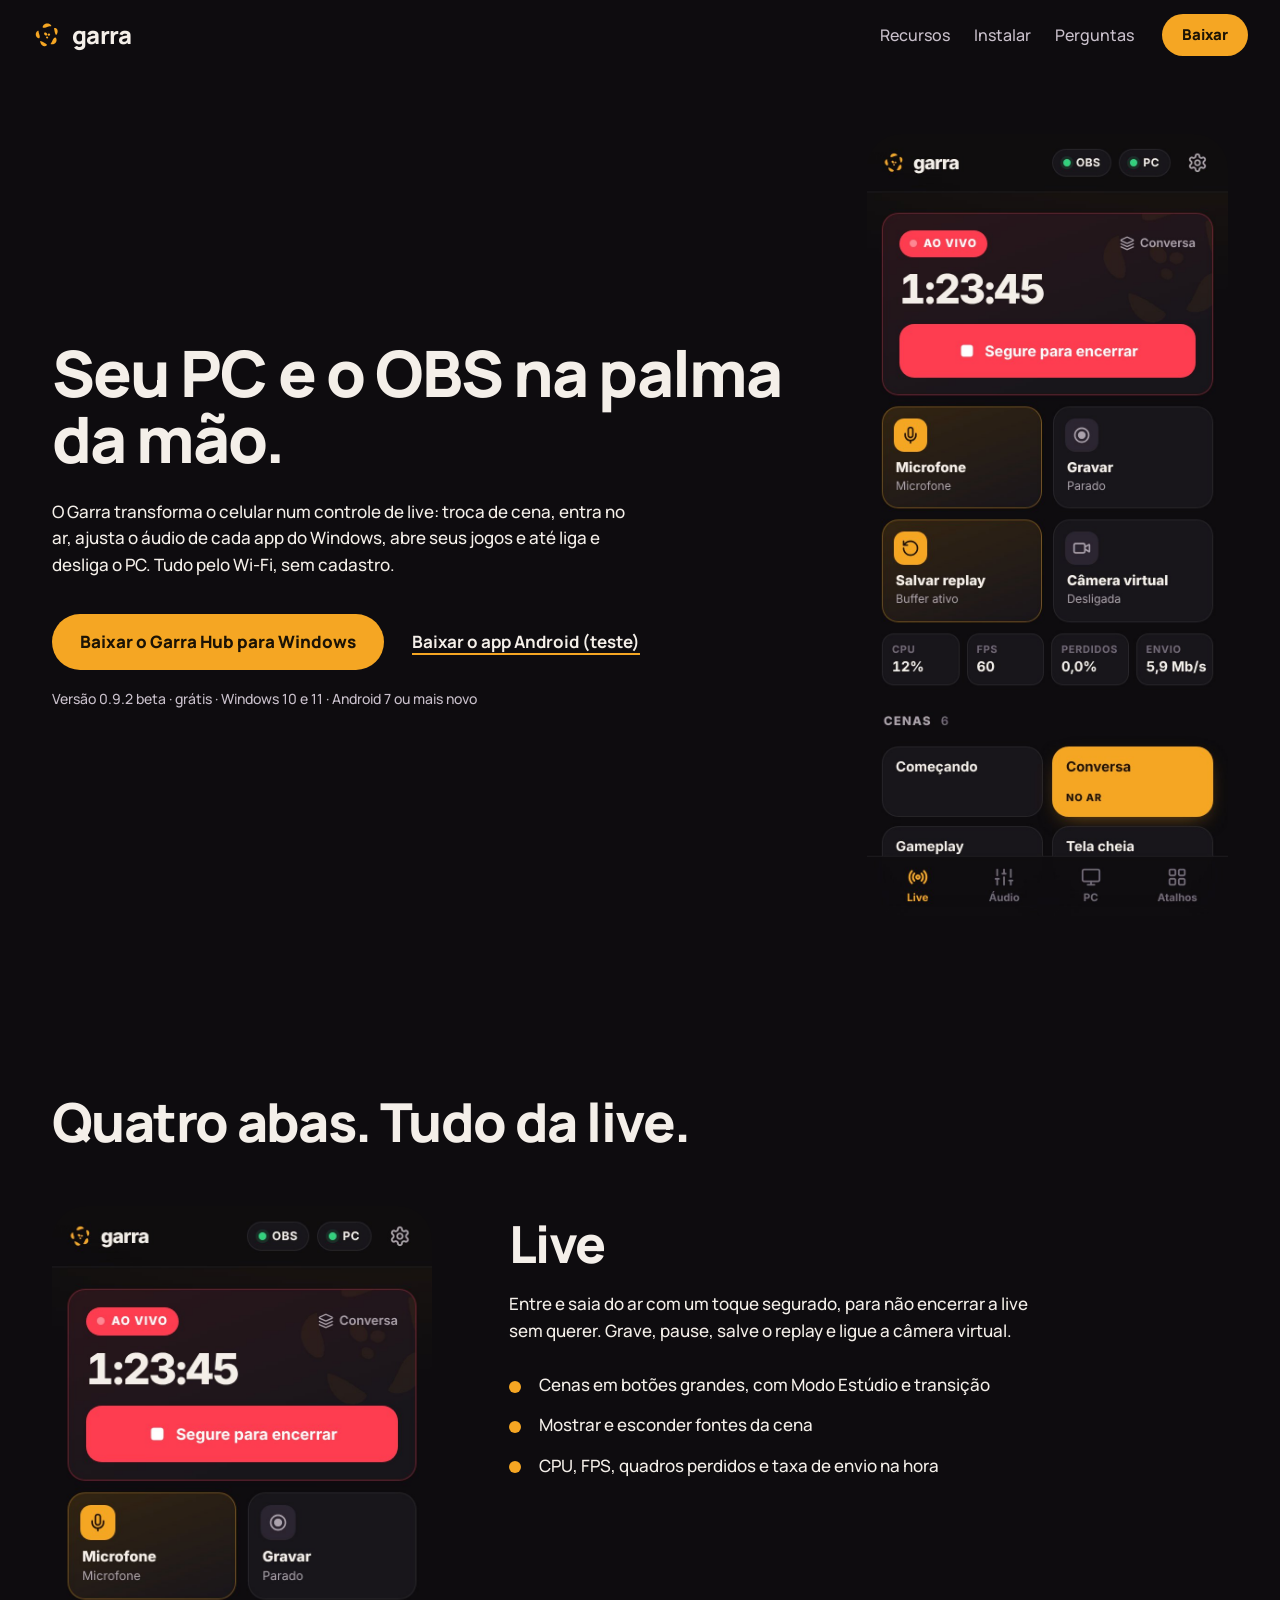
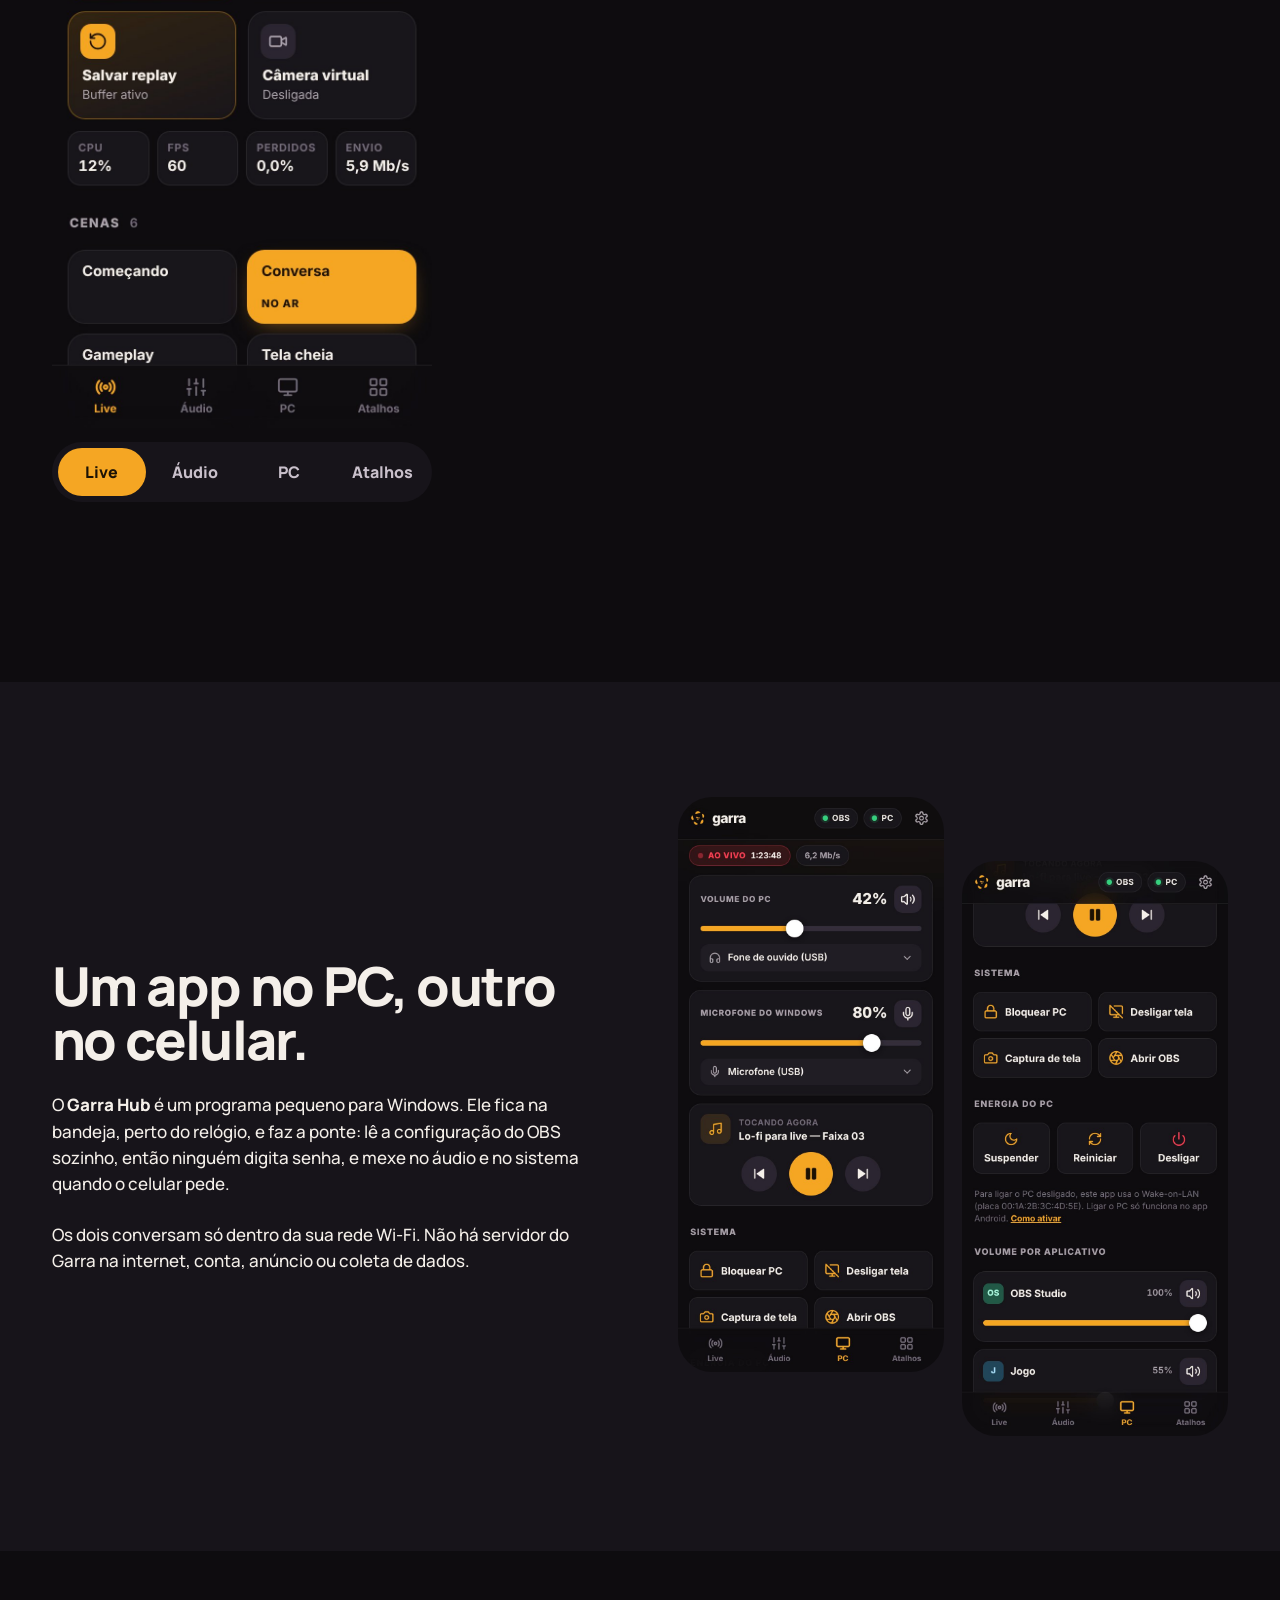
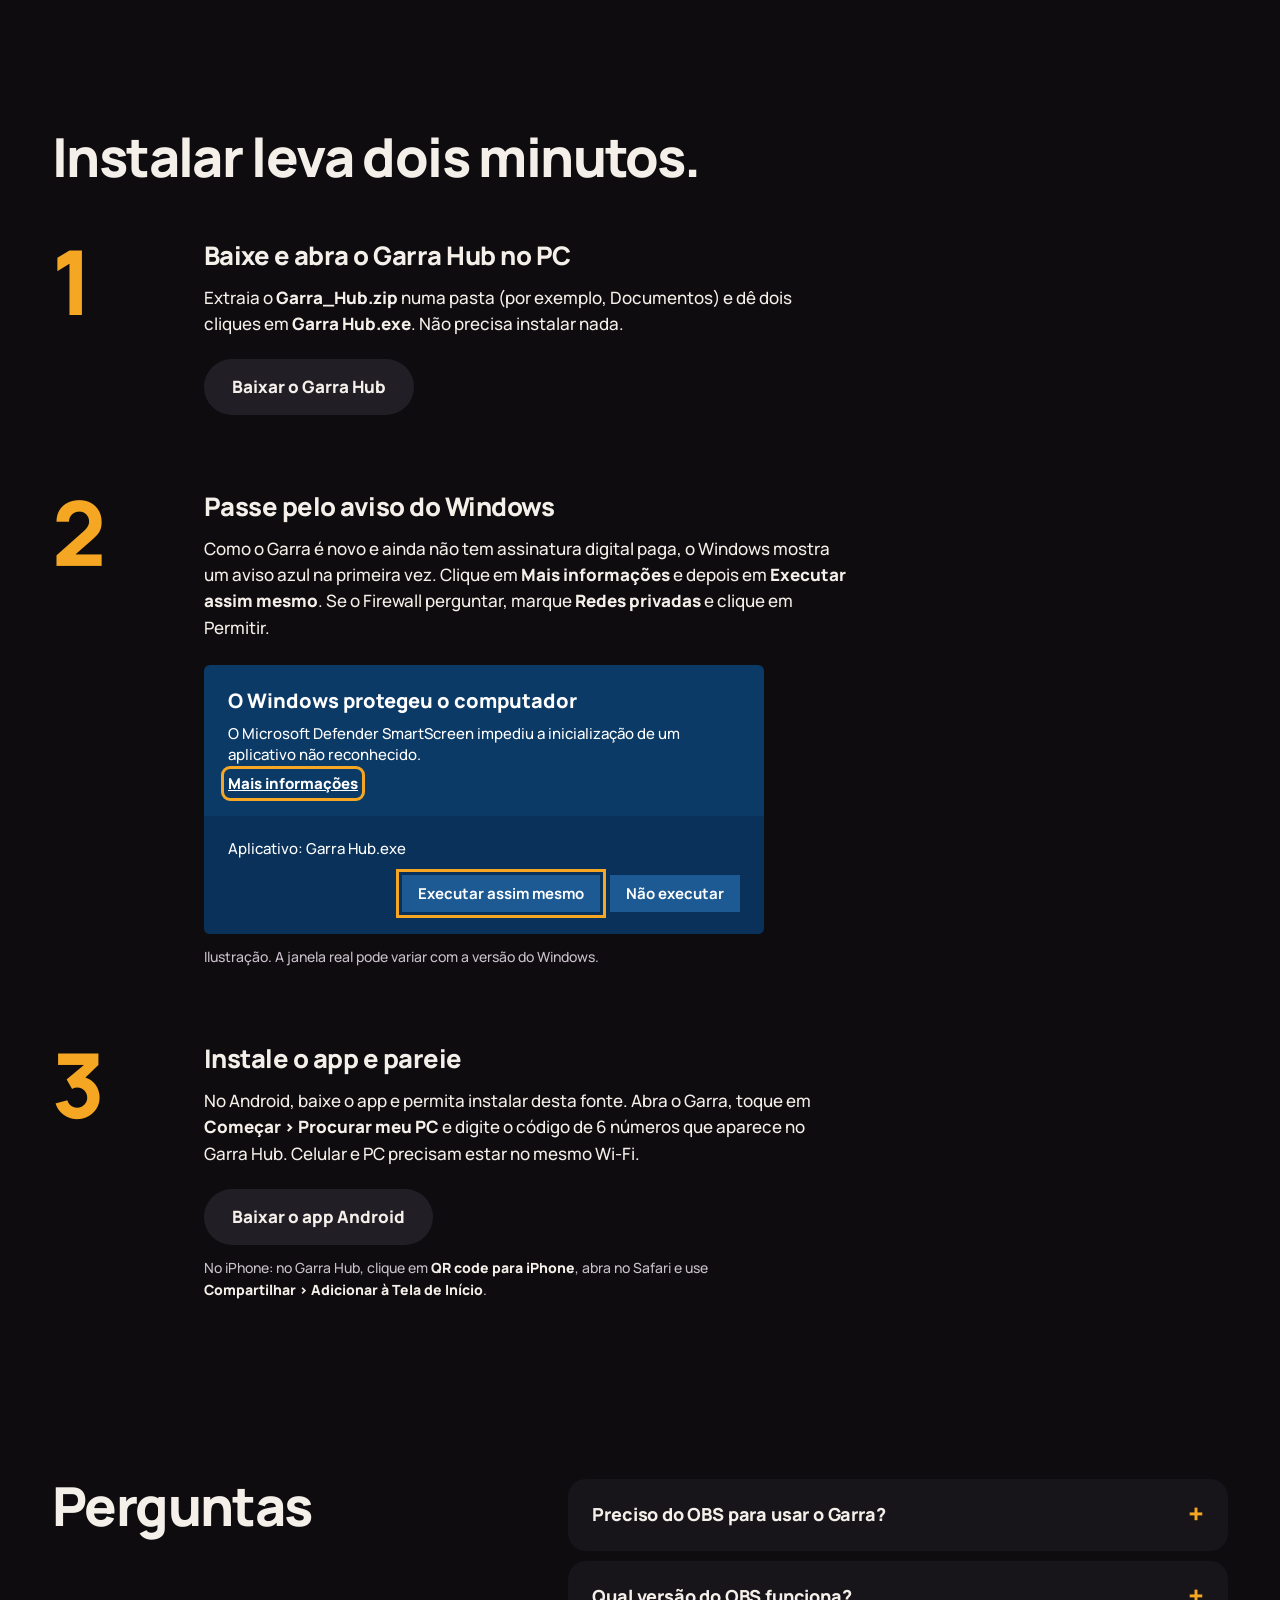
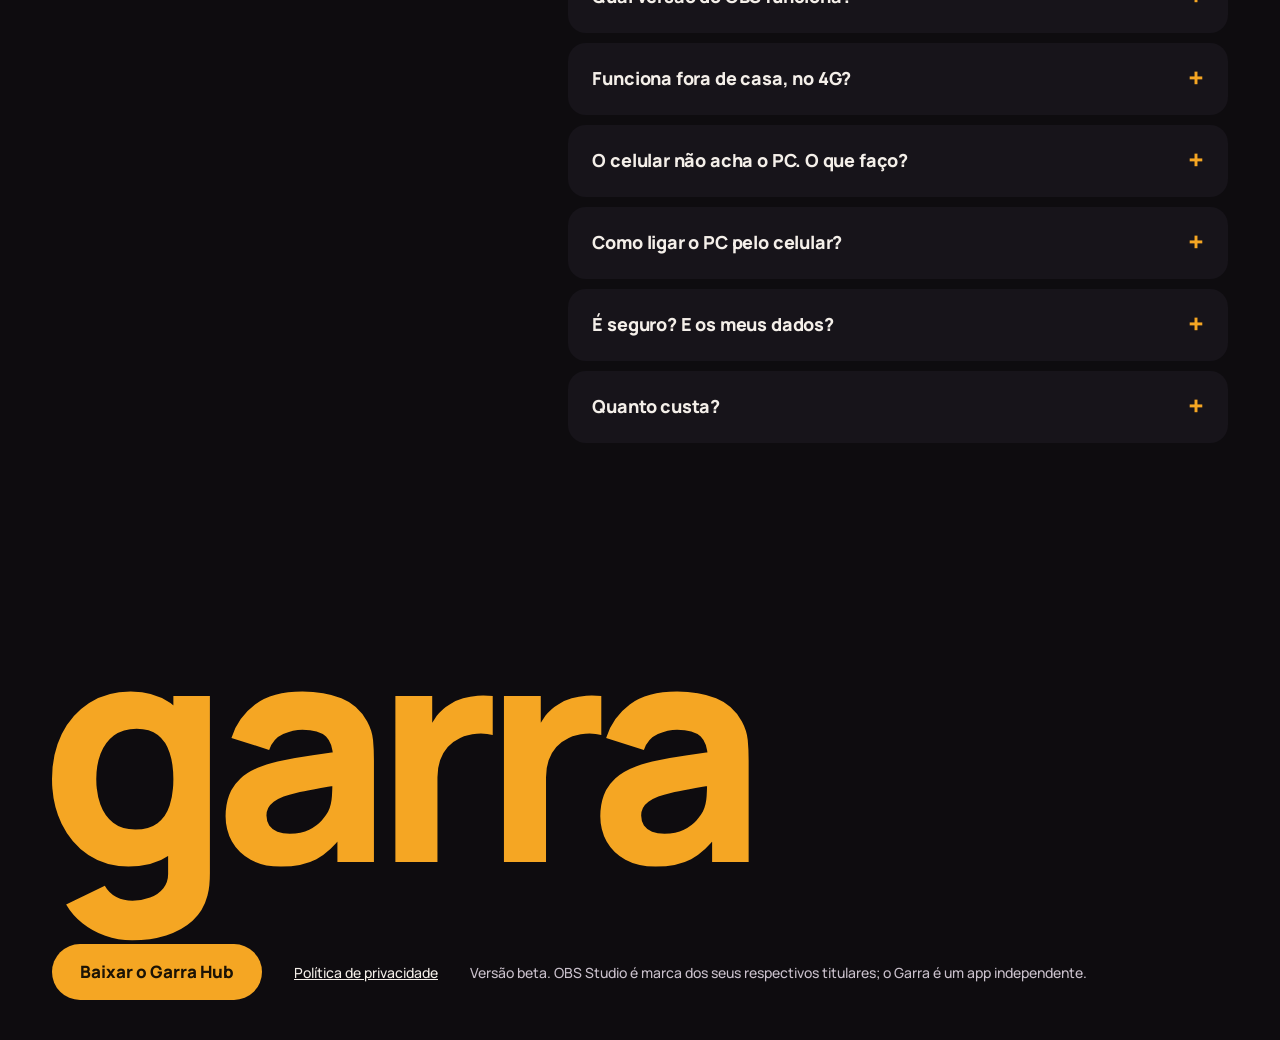
==== index.html @ ea036c9b "Add files via upload" ====
<!doctype html>
<html lang="pt-BR">
<head>
<meta charset="utf-8">
<meta name="viewport" content="width=device-width,initial-scale=1">
<title>Garra — controle de live e do PC pelo celular</title>
<meta name="description" content="O Garra transforma o celular num controle de live: cenas e transmissão do OBS, áudio do Windows, jogos e energia do PC, pelo Wi-Fi. Grátis.">
<meta name="theme-color" content="#0E0C0F">
<link rel="icon" href="img/logo.svg" type="image/svg+xml">
<link rel="apple-touch-icon" href="img/icon-180.png">
<meta property="og:title" content="Garra — seu PC e o OBS na palma da mão">
<meta property="og:description" content="Cenas, live, áudio do Windows, jogos e energia do PC pelo celular. Grátis.">
<meta property="og:image" content="img/og.jpg">
<link rel="preconnect" href="https://fonts.googleapis.com">
<link rel="preconnect" href="https://fonts.gstatic.com" crossorigin>
<link href="https://fonts.googleapis.com/css2?family=Manrope:wght@500;700;800&display=swap" rel="stylesheet">
<link rel="stylesheet" href="site.css">
</head>
<body>

<header class="bar">
  <a class="brand" href="#topo" aria-label="Garra, início"><img src="img/logo.svg" alt="" width="30" height="30"><span>garra</span></a>
  <nav class="links">
    <a href="#recursos">Recursos</a>
    <a href="#instalar">Instalar</a>
    <a href="#perguntas">Perguntas</a>
  </nav>
  <a class="btn small" href="downloads/Garra_Hub.zip" download>Baixar</a>
</header>

<main id="topo">

  <!-- 1. o que é, e o download -->
  <section class="hero">
    <div class="hero-text">
      <h1>Seu PC e o OBS na palma da mão.</h1>
      <p class="lead">O Garra transforma o celular num controle de live: troca de cena, entra no ar, ajusta o áudio de cada app do Windows, abre seus jogos e até liga e desliga o PC. Tudo pelo Wi-Fi, sem cadastro.</p>
      <div class="cta">
        <a class="btn" href="downloads/Garra_Hub.zip" download>Baixar o Garra Hub para Windows</a>
        <a class="textlink" href="downloads/Garra.apk" download>Baixar o app Android (teste)</a>
      </div>
      <p class="fine">Versão 0.9.2 beta · grátis · Windows 10 e 11 · Android 7 ou mais novo</p>
    </div>
    <figure class="hero-phone">
      <img src="img/live.jpg" alt="Tela Live do app Garra: botão de encerrar a transmissão, microfone, gravação, replay e lista de cenas" width="780" height="1688">
    </figure>
  </section>

  <!-- 2. o que controla: a barra de abas do próprio app -->
  <section class="tour" id="recursos">
    <h2>Quatro abas. Tudo da live.</h2>
    <div class="tour-grid">
      <div class="tour-phone">
        <img id="tourImg" src="img/live.jpg" alt="" width="780" height="1688">
        <div class="appbar" role="tablist" aria-label="Abas do app">
          <button role="tab" aria-selected="true" data-k="live">Live</button>
          <button role="tab" aria-selected="false" data-k="audio">Áudio</button>
          <button role="tab" aria-selected="false" data-k="pc">PC</button>
          <button role="tab" aria-selected="false" data-k="atalhos">Atalhos</button>
        </div>
      </div>
      <div class="tour-text">
        <div class="pane" data-k="live">
          <h3>Live</h3>
          <p>Entre e saia do ar com um toque segurado, para não encerrar a live sem querer. Grave, pause, salve o replay e ligue a câmera virtual.</p>
          <ul>
            <li>Cenas em botões grandes, com Modo Estúdio e transição</li>
            <li>Mostrar e esconder fontes da cena</li>
            <li>CPU, FPS, quadros perdidos e taxa de envio na hora</li>
          </ul>
        </div>
        <div class="pane" data-k="audio" hidden>
          <h3>Áudio do OBS</h3>
          <p>O mixer do OBS inteiro no celular, com medidores ao vivo: volume, mudo e o nível de cada fonte enquanto você fala.</p>
          <ul>
            <li>Microfone, música, chat de voz e alertas separados</li>
            <li>Mudo com um toque, sem sair do jogo</li>
          </ul>
        </div>
        <div class="pane" data-k="pc" hidden>
          <h3>PC</h3>
          <p>O que o Windows não deixa fazer rápido: volume de cada aplicativo, trocar fone e microfone, controlar a música e cuidar da energia do PC.</p>
          <ul>
            <li>Volume e mudo do jogo, do Discord, do Spotify, cada um no seu</li>
            <li>Bloquear o PC, apagar a tela, tirar captura de tela</li>
            <li>Suspender, reiniciar e desligar, com 30 segundos para cancelar</li>
            <li>Ligar o PC desligado pelo celular (Wake-on-LAN, no cabo de rede)</li>
          </ul>
        </div>
        <div class="pane" data-k="atalhos" hidden>
          <h3>Atalhos</h3>
          <p>Seus jogos da Steam e da Epic aparecem sozinhos, com a capa. Adicione qualquer outro programa no Garra Hub e abra tudo pelo celular.</p>
          <ul>
            <li>Busca, favoritos e filtro por loja</li>
            <li>Funciona sem o OBS: quem só quer o controle do Windows esconde as abas da live</li>
          </ul>
        </div>
      </div>
    </div>
  </section>

  <!-- 3. como funciona: o Hub e a rede local -->
  <section class="how">
    <div class="how-text">
      <h2>Um app no PC, outro no celular.</h2>
      <p>O <strong>Garra Hub</strong> é um programa pequeno para Windows. Ele fica na bandeja, perto do relógio, e faz a ponte: lê a configuração do OBS sozinho, então ninguém digita senha, e mexe no áudio e no sistema quando o celular pede.</p>
      <p>Os dois conversam só dentro da sua rede Wi-Fi. Não há servidor do Garra na internet, conta, anúncio ou coleta de dados.</p>
    </div>
    <figure class="how-pair">
      <img src="img/pc.jpg" alt="Aba PC do app: volume do PC, microfone do Windows e música tocando" width="780" height="1688">
      <img src="img/energia.jpg" alt="Seção Energia do PC: suspender, reiniciar e desligar" width="780" height="1688">
    </figure>
  </section>

  <!-- 4. instalar -->
  <section class="install" id="instalar">
    <h2>Instalar leva dois minutos.</h2>
    <ol class="steps">
      <li>
        <h3>Baixe e abra o Garra Hub no PC</h3>
        <p>Extraia o <b>Garra_Hub.zip</b> numa pasta (por exemplo, Documentos) e dê dois cliques em <b>Garra Hub.exe</b>. Não precisa instalar nada.</p>
        <a class="btn ghost" href="downloads/Garra_Hub.zip" download>Baixar o Garra Hub</a>
      </li>
      <li>
        <h3>Passe pelo aviso do Windows</h3>
        <p>Como o Garra é novo e ainda não tem assinatura digital paga, o Windows mostra um aviso azul na primeira vez. Clique em <b>Mais informações</b> e depois em <b>Executar assim mesmo</b>. Se o Firewall perguntar, marque <b>Redes privadas</b> e clique em Permitir.</p>
        <div class="smartscreen" role="img" aria-label="Ilustração do aviso do Windows: clique em Mais informações e depois em Executar assim mesmo">
          <div class="ss-panel">
            <b>O Windows protegeu o computador</b>
            <span>O Microsoft Defender SmartScreen impediu a inicialização de um aplicativo não reconhecido.</span>
            <span class="ss-link">Mais informações</span>
          </div>
          <div class="ss-panel">
            <span>Aplicativo: Garra Hub.exe</span>
            <span class="ss-actions"><span class="ss-btn hot">Executar assim mesmo</span><span class="ss-btn">Não executar</span></span>
          </div>
        </div>
        <p class="fine">Ilustração. A janela real pode variar com a versão do Windows.</p>
      </li>
      <li>
        <h3>Instale o app e pareie</h3>
        <p>No Android, baixe o app e permita instalar desta fonte. Abra o Garra, toque em <b>Começar › Procurar meu PC</b> e digite o código de 6 números que aparece no Garra Hub. Celular e PC precisam estar no mesmo Wi-Fi.</p>
        <a class="btn ghost" href="downloads/Garra.apk" download>Baixar o app Android</a>
        <p class="fine">No iPhone: no Garra Hub, clique em <b>QR code para iPhone</b>, abra no Safari e use <b>Compartilhar › Adicionar à Tela de Início</b>.</p>
      </li>
    </ol>
  </section>

  <!-- 5. perguntas -->
  <section class="faq" id="perguntas">
    <h2>Perguntas</h2>
    <div class="qa">
      <details>
        <summary>Preciso do OBS para usar o Garra?</summary>
        <p>Não. Sem o OBS, o Garra vira um controle do Windows: volume de cada app, fone e microfone, música, energia do PC e seus jogos. As abas Live e Áudio somem e voltam quando você conectar o OBS.</p>
      </details>
      <details>
        <summary>Qual versão do OBS funciona?</summary>
        <p>OBS Studio 28 ou mais novo, com o servidor WebSocket ligado: no OBS, Ferramentas › Configurações do servidor WebSocket › Ativar. O Garra Hub passa o endereço e a senha para o celular sozinho.</p>
      </details>
      <details>
        <summary>Funciona fora de casa, no 4G?</summary>
        <p>Não. O Garra só conversa com o PC pela sua rede local, de propósito: assim ninguém de fora consegue controlar o seu computador.</p>
      </details>
      <details>
        <summary>O celular não acha o PC. O que faço?</summary>
        <p>Confira se o Garra Hub está aberto e se os dois estão no mesmo Wi-Fi. Na janela do Hub, clique em <b>Liberar no Firewall</b>. Se ainda assim não achar, digite no app o IP que aparece no Hub.</p>
      </details>
      <details>
        <summary>Como ligar o PC pelo celular?</summary>
        <p>Usa o Wake-on-LAN: o PC precisa estar no cabo de rede, com "Wake on LAN" ligado na BIOS e "Wake on Magic Packet" ligado na placa de rede do Windows. O passo a passo completo está no app, na aba PC, em "Como ativar".</p>
      </details>
      <details>
        <summary>É seguro? E os meus dados?</summary>
        <p>O Hub só aceita aparelhos pareados com o código de 6 números da tela dele. Nada sai da sua rede e o Garra não coleta dados. Leia a <a href="privacidade.html">política de privacidade</a>.</p>
      </details>
      <details>
        <summary>Quanto custa?</summary>
        <p>Nada. O Garra é grátis, sem anúncios e sem cadastro.</p>
      </details>
    </div>
  </section>

</main>

<footer class="end">
  <p class="end-word">garra</p>
  <div class="end-row">
    <a class="btn" href="downloads/Garra_Hub.zip" download>Baixar o Garra Hub</a>
    <a href="privacidade.html">Política de privacidade</a>
    <span>Versão beta. OBS Studio é marca dos seus respectivos titulares; o Garra é um app independente.</span>
  </div>
</footer>

<script>
(function () {
  var shots = { live: 'img/live.jpg', audio: 'img/audio.jpg', pc: 'img/pc.jpg', atalhos: 'img/atalhos.jpg' };
  var tabs = document.querySelectorAll('.appbar [role=tab]');
  var panes = document.querySelectorAll('.pane');
  var img = document.getElementById('tourImg');
  function pick(k) {
    tabs.forEach(function (t) { t.setAttribute('aria-selected', t.dataset.k === k ? 'true' : 'false'); });
    panes.forEach(function (p) { p.hidden = p.dataset.k !== k; });
    img.classList.add('swap');
    setTimeout(function () { img.src = shots[k]; img.classList.remove('swap'); }, 140);
  }
  tabs.forEach(function (t) { t.addEventListener('click', function () { pick(t.dataset.k); }); });
  Object.keys(shots).forEach(function (k) { var i = new Image(); i.src = shots[k]; });
  // entrada suave das seções (o conteúdo nunca fica escondido sem script)
  if ('IntersectionObserver' in window && !matchMedia('(prefers-reduced-motion: reduce)').matches) {
    document.documentElement.classList.add('anim');
    var io = new IntersectionObserver(function (es) {
      es.forEach(function (e) { if (e.isIntersecting) { e.target.classList.add('in'); io.unobserve(e.target); } });
    }, { threshold: 0.12 });
    document.querySelectorAll('main section').forEach(function (s) { io.observe(s); });
  }
})();
</script>
</body>
</html>
---- site.css ----
:root {
  --ground: #0E0C0F;
  --ground-2: #17141A;
  --ground-3: #221E26;
  --ink: #F4EFE9;
  --ink-2: #C9C0CB;
  --gold: #F5A623;
  --gold-ink: #1C1305;
  --live: #FF3D50;
  --gut: clamp(16px, 4vw, 32px);
  --max: 1240px;
  --big: clamp(40px, 5vw, 74px);
  --h2: clamp(30px, 4.2vw, 56px);
  --text: clamp(17px, 1.25vw, 19px);
  --small: 14px;
}

* { box-sizing: border-box; }
html { scroll-behavior: smooth; }
body {
  margin: 0; background: var(--ground); color: var(--ink);
  font-family: Manrope, system-ui, -apple-system, "Segoe UI", Roboto, sans-serif;
  font-size: var(--text); line-height: 1.55; font-weight: 500;
  -webkit-font-smoothing: antialiased;
}
img { display: block; max-width: 100%; height: auto; }
a { color: inherit; }
h1, h2, h3 { margin: 0; font-weight: 800; letter-spacing: -0.03em; line-height: 1.02; }
h1 { font-size: var(--big); }
h2 { font-size: var(--h2); max-width: 20ch; }
h3 { font-size: clamp(22px, 2vw, 28px); letter-spacing: -0.02em; line-height: 1.15; }
p { margin: 0; }
b, strong { font-weight: 800; color: var(--ink); }
:focus-visible { outline: 3px solid var(--gold); outline-offset: 3px; border-radius: 6px; }

/* ---------- barra ---------- */
.bar {
  position: sticky; top: 0; z-index: 10;
  display: flex; align-items: center; gap: 28px;
  padding: 14px var(--gut); background: var(--ground);
}
.brand { display: flex; align-items: center; gap: 10px; text-decoration: none; font-weight: 800; font-size: 24px; letter-spacing: -0.03em; }
.links { display: flex; gap: 24px; margin-left: auto; }
.links a { text-decoration: none; color: var(--ink-2); font-size: 16px; }
.links a:hover { color: var(--ink); }

/* ---------- botões ---------- */
.btn {
  display: inline-flex; align-items: center; justify-content: center;
  min-height: 56px; padding: 0 28px; border-radius: 999px;
  background: var(--gold); color: var(--gold-ink);
  font-weight: 800; font-size: 17px; text-decoration: none;
  transition: transform .15s ease, background-color .15s ease;
}
.btn:hover { background: #FFB840; }
.btn:active { transform: scale(.97); }
.btn.small { min-height: 42px; padding: 0 20px; font-size: 15px; }
.btn.ghost { background: var(--ground-3); color: var(--ink); }
.btn.ghost:hover { background: #2D2832; }
.textlink { color: var(--ink); font-weight: 700; text-decoration-color: var(--gold); text-underline-offset: 5px; text-decoration-thickness: 2px; }
.fine { color: var(--ink-2); font-size: var(--small); }

section { max-width: var(--max); margin: 0 auto; padding: 0 var(--gut); }
main > section + section { margin-top: clamp(110px, 14vw, 200px); }

/* ---------- 1. topo ---------- */
.hero {
  display: grid; grid-template-columns: 1.35fr .65fr; align-items: center;
  gap: clamp(32px, 5vw, 80px); padding-top: clamp(28px, 5vw, 64px);
}
.hero h1 { max-width: 17ch; }
.lead { margin-top: 28px; max-width: 34em; color: var(--ink); }
.cta { display: flex; flex-wrap: wrap; align-items: center; gap: 18px 28px; margin-top: 36px; }
.hero .fine { margin-top: 18px; }
.hero-phone { margin: 0; justify-self: end; width: min(100%, 400px); }
.hero-phone img, .tour-phone img, .how-pair img { border-radius: 34px; background: var(--ground-2); }

/* ---------- 2. abas ---------- */
.tour-grid { display: grid; grid-template-columns: 380px 1fr; gap: clamp(32px, 6vw, 96px); align-items: start; margin-top: 56px; }
.tour-phone { position: relative; }
.tour-phone img { transition: opacity .14s ease; }
.tour-phone img.swap { opacity: 0; }
.appbar {
  display: grid; grid-template-columns: repeat(4, 1fr); gap: 6px;
  margin-top: 14px; padding: 6px; border-radius: 999px; background: var(--ground-2);
}
.appbar button {
  min-height: 48px; border: 0; border-radius: 999px; background: transparent; color: var(--ink-2);
  font: inherit; font-size: 16px; font-weight: 800; cursor: pointer;
  transition: background-color .15s ease, color .15s ease, transform .15s ease;
}
.appbar button:hover { color: var(--ink); }
.appbar button:active { transform: scale(.96); }
.appbar button[aria-selected="true"] { background: var(--gold); color: var(--gold-ink); }
.tour-text { padding-top: 12px; }
.pane h3 { font-size: clamp(36px, 4vw, 56px); letter-spacing: -0.03em; line-height: 1; }
.pane p { margin-top: 22px; max-width: 32em; }
.pane ul { margin: 28px 0 0; padding: 0; list-style: none; display: grid; gap: 14px; max-width: 34em; }
.pane li { position: relative; padding-left: 30px; }
.pane li::before { content: ""; position: absolute; left: 0; top: .5em; width: 12px; height: 12px; border-radius: 50%; background: var(--gold); }

/* ---------- 3. como funciona ---------- */
.how {
  display: grid; grid-template-columns: 1fr 1fr; gap: clamp(32px, 6vw, 96px); align-items: center;
  max-width: none; padding-top: clamp(80px, 9vw, 130px); padding-bottom: clamp(80px, 9vw, 130px);
  background: var(--ground-2);
  padding-left: max(var(--gut), calc((100% - var(--max)) / 2 + var(--gut)));
  padding-right: max(var(--gut), calc((100% - var(--max)) / 2 + var(--gut)));
}
.how-text p { margin-top: 24px; max-width: 32em; }
.how-pair { margin: 0; display: grid; grid-template-columns: 1fr 1fr; gap: 18px; }
.how-pair img:last-child { margin-top: 64px; }

/* ---------- 4. instalar ---------- */
.steps { list-style: none; margin: 56px 0 0; padding: 0; display: grid; gap: clamp(56px, 6vw, 88px); counter-reset: s; }
.steps li { display: grid; grid-template-columns: 120px 1fr; column-gap: 32px; counter-increment: s; }
.steps li::before {
  content: counter(s); grid-row: span 5; font-size: clamp(64px, 7vw, 104px); font-weight: 800;
  line-height: .9; color: var(--gold); letter-spacing: -0.05em;
}
.steps h3, .steps p, .steps .btn, .steps .smartscreen { grid-column: 2; }
.steps p { margin-top: 14px; max-width: 38em; color: var(--ink); }
.steps p.fine { color: var(--ink-2); margin-top: 12px; }
.steps .btn { justify-self: start; margin-top: 22px; }

.smartscreen { margin-top: 24px; max-width: 560px; background: #0B3A66; color: #fff; border-radius: 6px; overflow: hidden; }
.ss-panel { display: grid; gap: 8px; padding: 22px 24px; font-size: 15px; line-height: 1.4; }
.ss-panel + .ss-panel { background: #0A3159; }
.ss-panel b { color: #fff; font-size: 20px; }
.ss-link { text-decoration: underline; font-weight: 800; color: #fff; outline: 3px solid var(--gold); outline-offset: 4px; justify-self: start; border-radius: 2px; }
.ss-actions { display: flex; gap: 10px; justify-content: flex-end; margin-top: 8px; }
.ss-btn { padding: 8px 16px; background: #1D5A93; font-weight: 700; }
.ss-btn.hot { outline: 3px solid var(--gold); outline-offset: 3px; }

/* ---------- 5. perguntas ---------- */
.faq { display: grid; grid-template-columns: .8fr 1.2fr; gap: clamp(32px, 6vw, 96px); align-items: start; }
.qa { display: grid; gap: 10px; }
details { background: var(--ground-2); border-radius: 18px; }
details[open] { background: var(--ground-3); }
summary {
  list-style: none; cursor: pointer; padding: 22px 64px 22px 24px; position: relative;
  font-weight: 800; font-size: clamp(18px, 1.4vw, 21px); letter-spacing: -0.01em;
}
summary::-webkit-details-marker { display: none; }
summary::after {
  content: "+"; position: absolute; right: 24px; top: 50%; transform: translateY(-52%);
  font-size: 28px; color: var(--gold); transition: transform .2s ease;
}
details[open] summary::after { transform: translateY(-52%) rotate(45deg); }
details p { padding: 0 24px 24px; max-width: 40em; }

/* ---------- rodapé ---------- */
.end { margin-top: clamp(120px, 14vw, 200px); padding: 0 var(--gut) 40px; max-width: var(--max); margin-left: auto; margin-right: auto; }
.end-word { font-size: clamp(96px, 24vw, 340px); font-weight: 800; letter-spacing: -0.06em; line-height: .8; color: var(--gold); margin-left: -0.04em; }
.end-row { display: flex; flex-wrap: wrap; align-items: center; gap: 18px 32px; margin-top: clamp(56px, 6vw, 96px); color: var(--ink-2); font-size: var(--small); }
.end-row a:not(.btn) { color: var(--ink); }
.end-row span { flex: 1 1 280px; }

/* ---------- entrada suave ---------- */
.anim main section > * { opacity: 0; transform: translateY(24px); transition: opacity .6s ease, transform .6s cubic-bezier(.2,.7,.2,1); }
.anim main section > *:nth-child(2) { transition-delay: .08s; }
.anim main section > *:nth-child(3) { transition-delay: .16s; }
.anim main section.in > * { opacity: 1; transform: none; }
@media (prefers-reduced-motion: reduce) { * { transition: none !important; } html { scroll-behavior: auto; } }

/* ---------- celular ---------- */
@media (max-width: 900px) {
  .links { display: none; }
  .bar .btn.small { margin-left: auto; }
  .hero { grid-template-columns: 1fr; }
  .hero-phone { justify-self: start; width: min(78%, 340px); }
  .tour-grid { grid-template-columns: 1fr; }
  .tour-phone { max-width: 340px; }
  .how { grid-template-columns: 1fr; }
  .faq { grid-template-columns: 1fr; }
  .steps li { grid-template-columns: 56px 1fr; column-gap: 16px; }
  .btn { width: 100%; }
  .bar .btn.small, .steps .btn { width: auto; }
  .end-row .btn { width: 100%; }
}
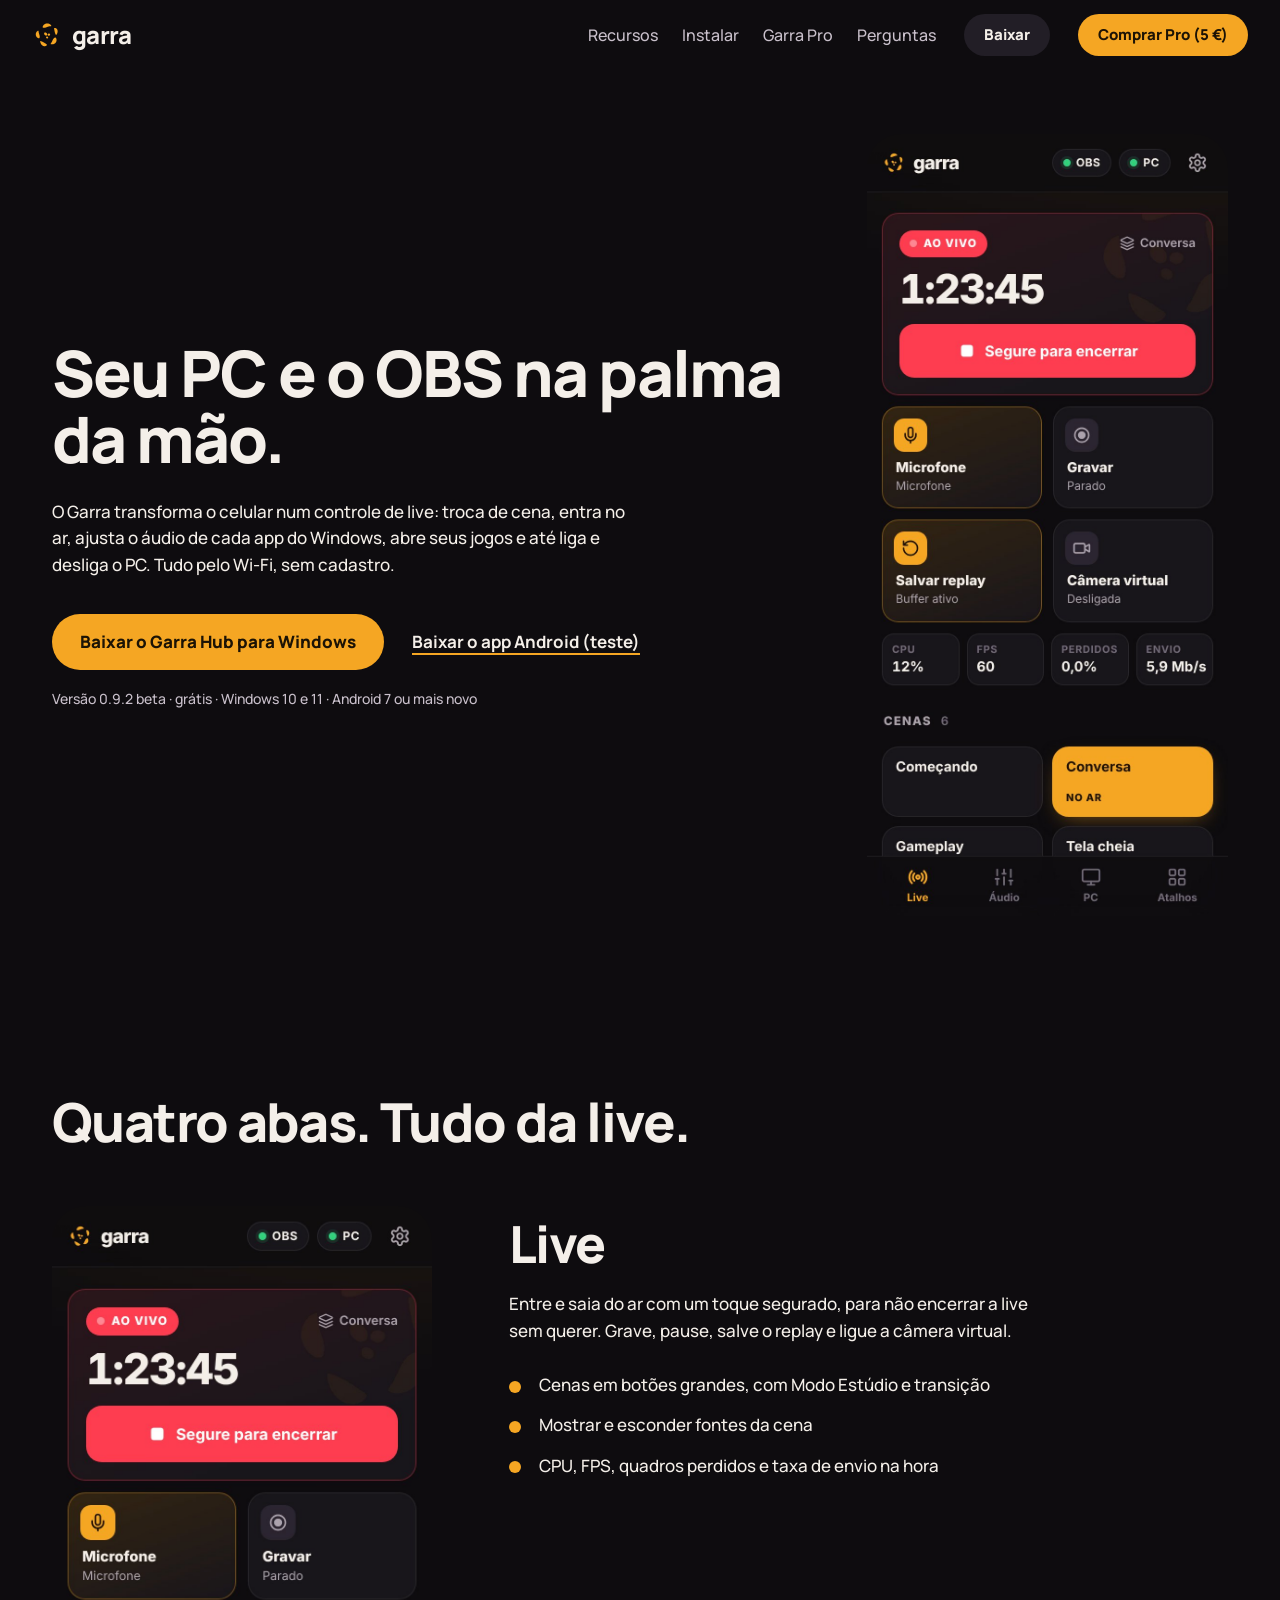
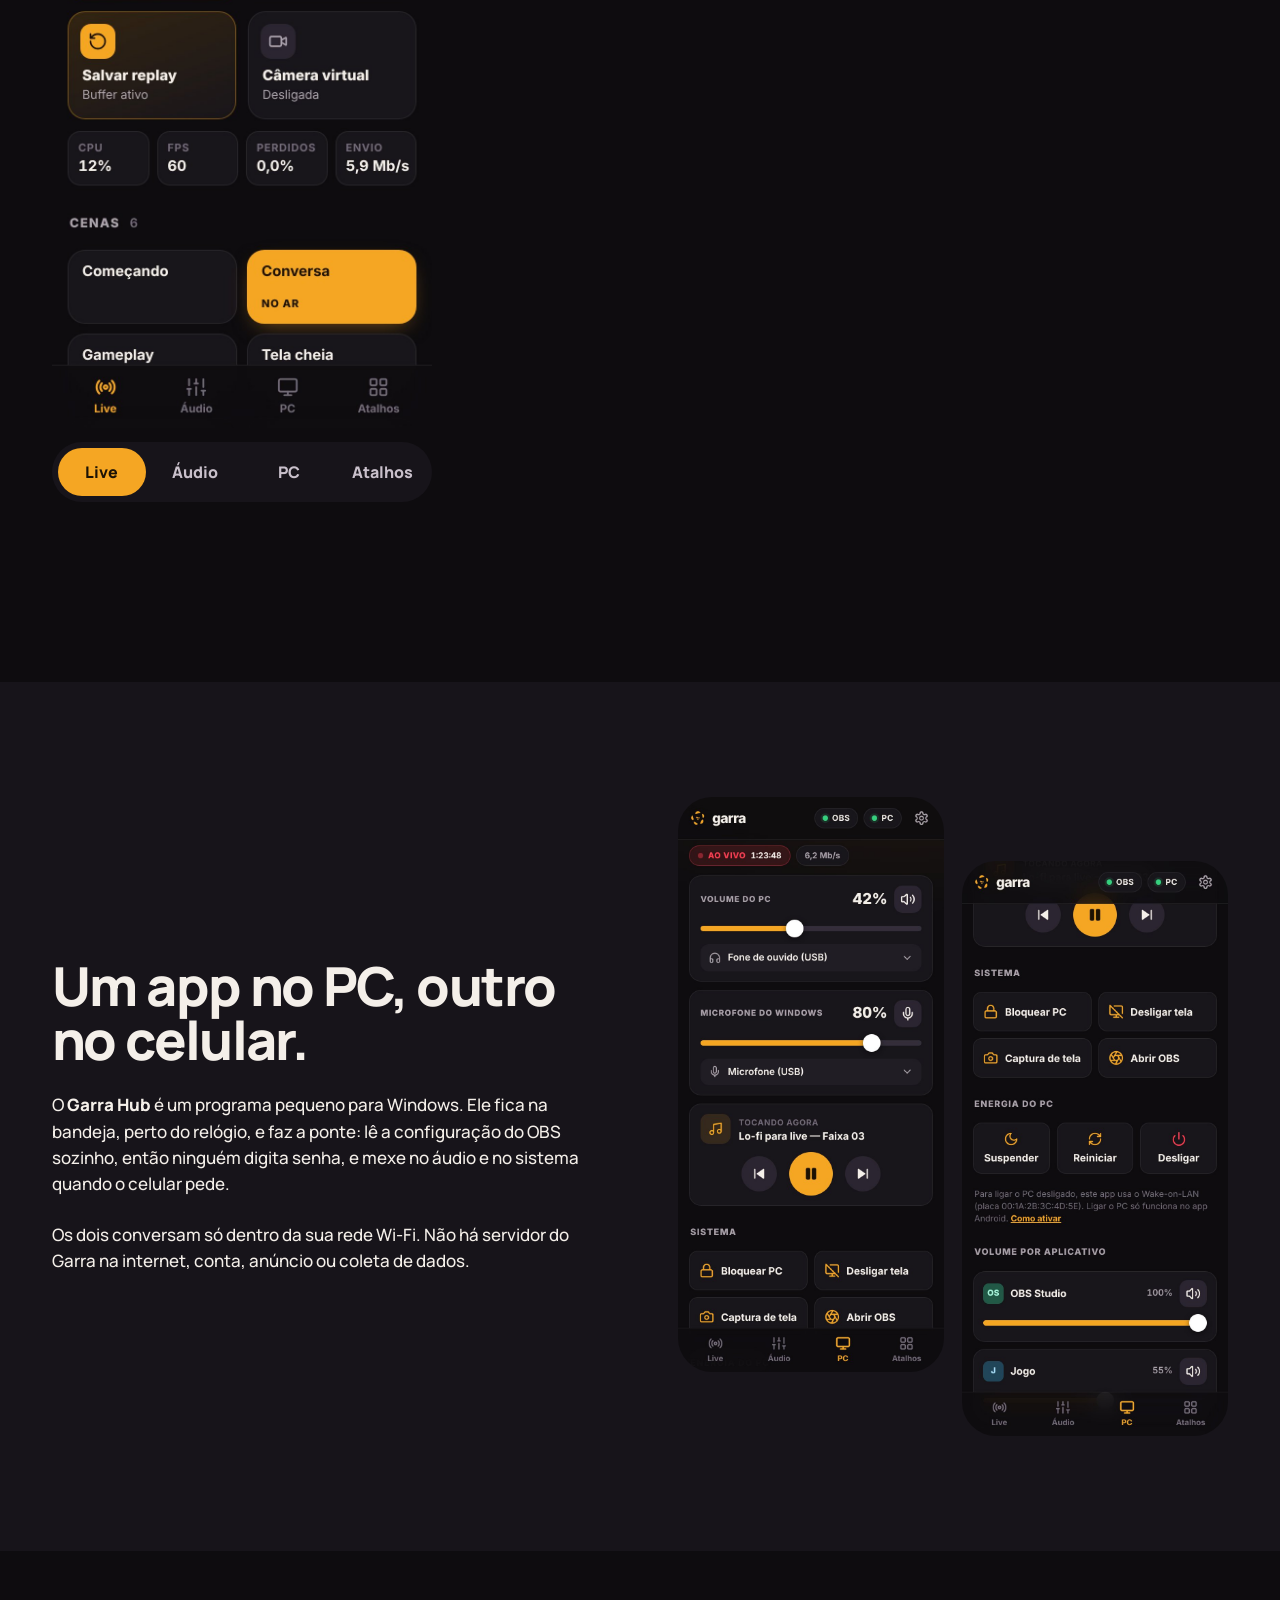
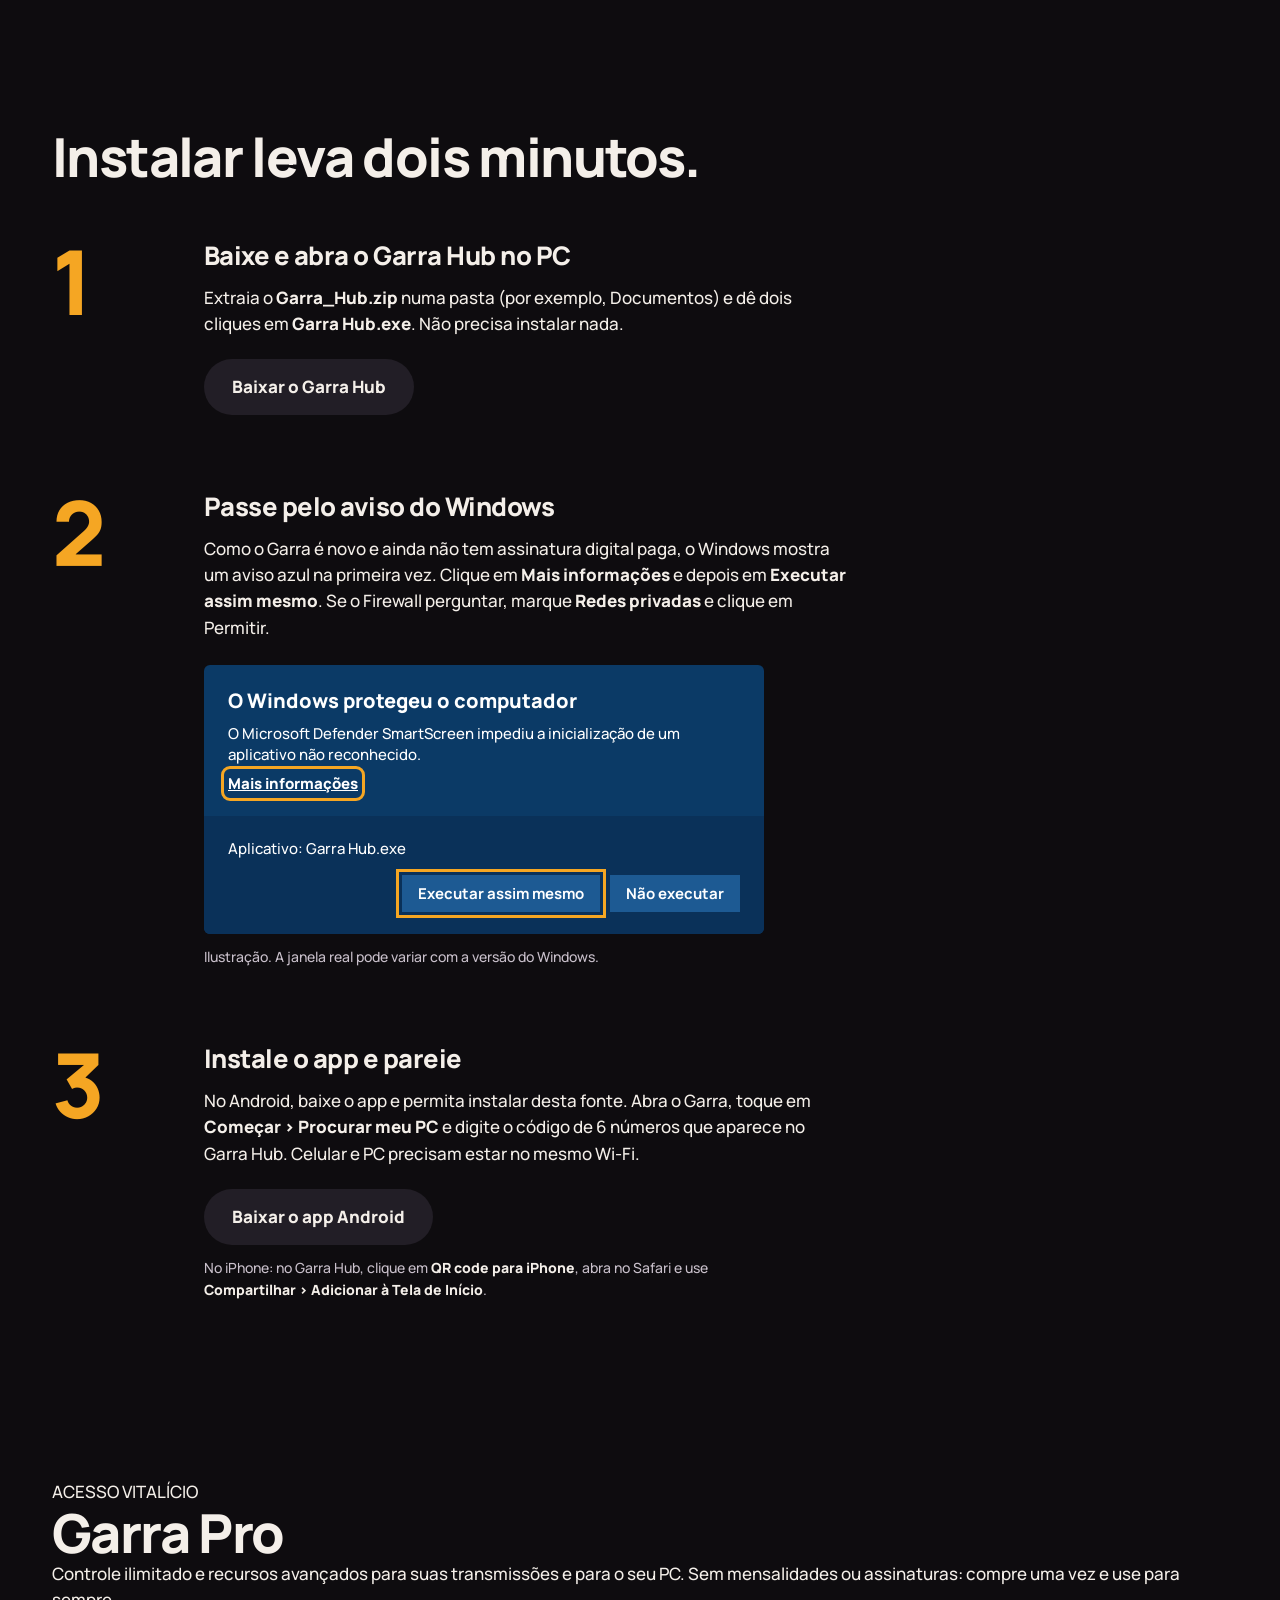
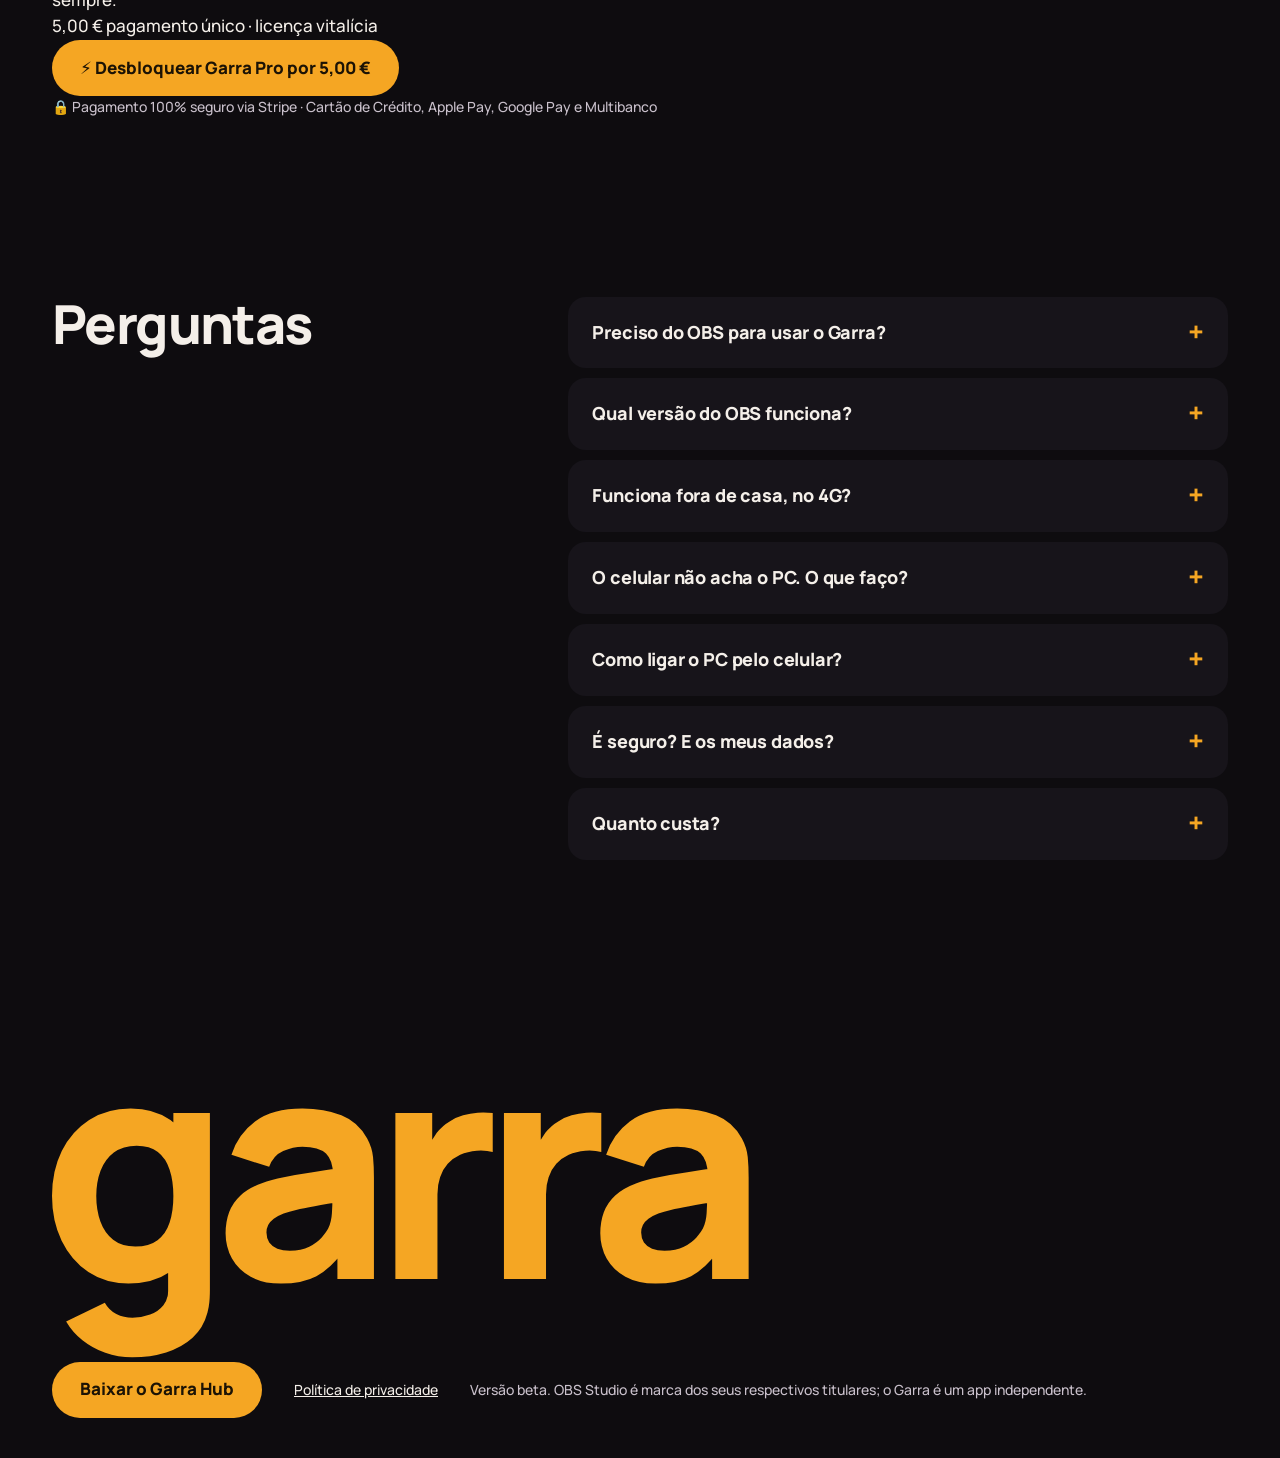
==== commit 63333246: "Add files via upload" ====
--- a/index.html
+++ b/index.html
@@ -23,9 +23,11 @@
   <nav class="links">
     <a href="#recursos">Recursos</a>
     <a href="#instalar">Instalar</a>
+    <a href="#pro">Garra Pro</a>
     <a href="#perguntas">Perguntas</a>
   </nav>
-  <a class="btn small" href="downloads/Garra_Hub.zip" download>Baixar</a>
+  <a class="btn small ghost" href="downloads/Garra_Hub.zip" download>Baixar</a>
+  <a class="btn small" href="#pro">Comprar Pro (5 €)</a>
 </header>
 
 <main id="topo">
@@ -146,7 +148,26 @@
     </ol>
   </section>
 
-  <!-- 5. perguntas -->
+  <!-- 5. Garra Pro -->
+  <section class="pro-section" id="pro">
+    <div class="pro-card">
+      <span class="pro-tag">ACESSO VITALÍCIO</span>
+      <h2>Garra Pro</h2>
+      <p class="pro-lead">Controle ilimitado e recursos avançados para suas transmissões e para o seu PC. Sem mensalidades ou assinaturas: compre uma vez e use para sempre.</p>
+      
+      <div class="pro-price-tag">
+        <span class="val">5,00 €</span>
+        <span class="sub">pagamento único · licença vitalícia</span>
+      </div>
+
+      <div class="pro-cta-box">
+        <a class="btn pro-btn" id="btnComprarStripe" href="https://buy.stripe.com/test_28EeV6cZ8eu812sgnI33W00" target="_blank" rel="noopener">⚡ Desbloquear Garra Pro por 5,00 €</a>
+      </div>
+      <p class="fine">🔒 Pagamento 100% seguro via Stripe · Cartão de Crédito, Apple Pay, Google Pay e Multibanco</p>
+    </div>
+  </section>
+
+  <!-- 6. perguntas -->
   <section class="faq" id="perguntas">
     <h2>Perguntas</h2>
     <div class="qa">
@@ -176,7 +197,7 @@
       </details>
       <details>
         <summary>Quanto custa?</summary>
-        <p>Nada. O Garra é grátis, sem anúncios e sem cadastro.</p>
+        <p>A versão padrão do Garra é grátis, sem anúncios e sem cadastro. Para liberar todos os recursos avançados e apoiar o desenvolvimento, o <b>Garra Pro</b> custa apenas <b>5,00 €</b> (ou R$ 19,90) em pagamento único vitalício.</p>
       </details>
     </div>
   </section>
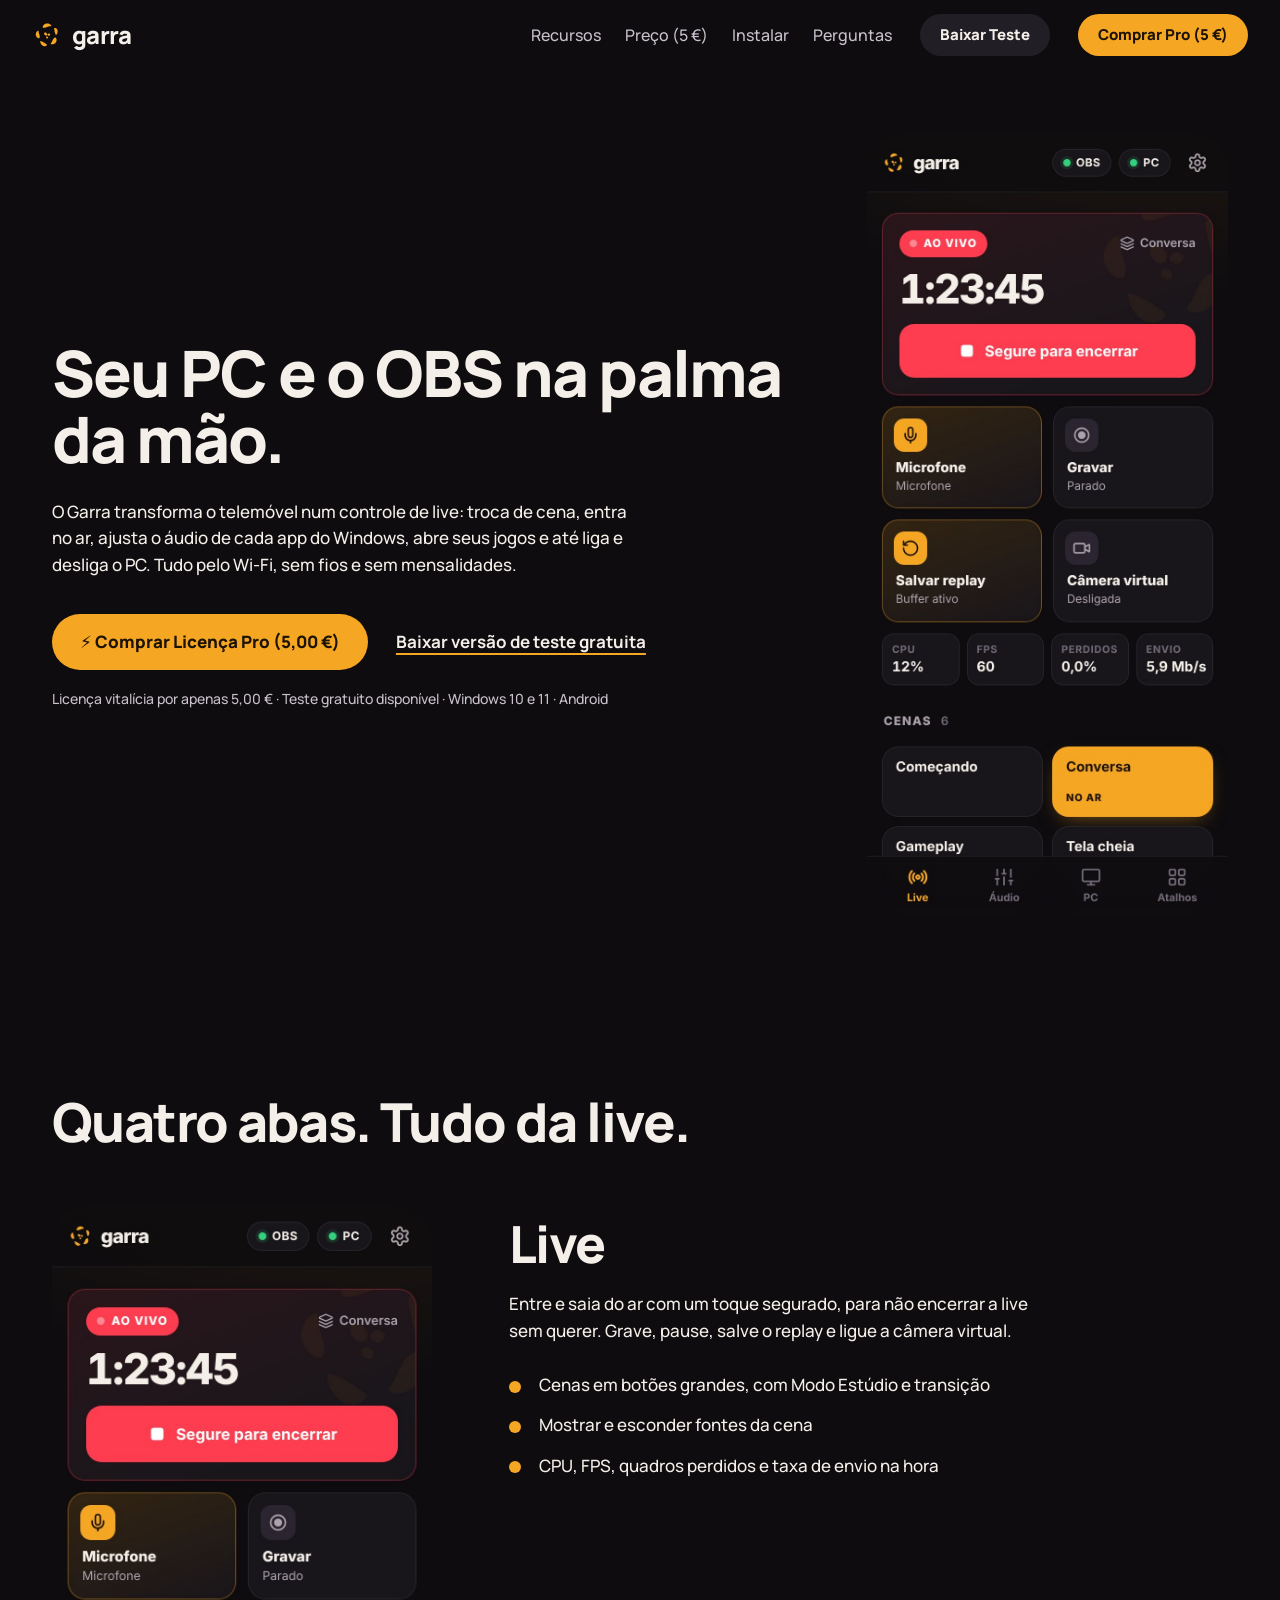
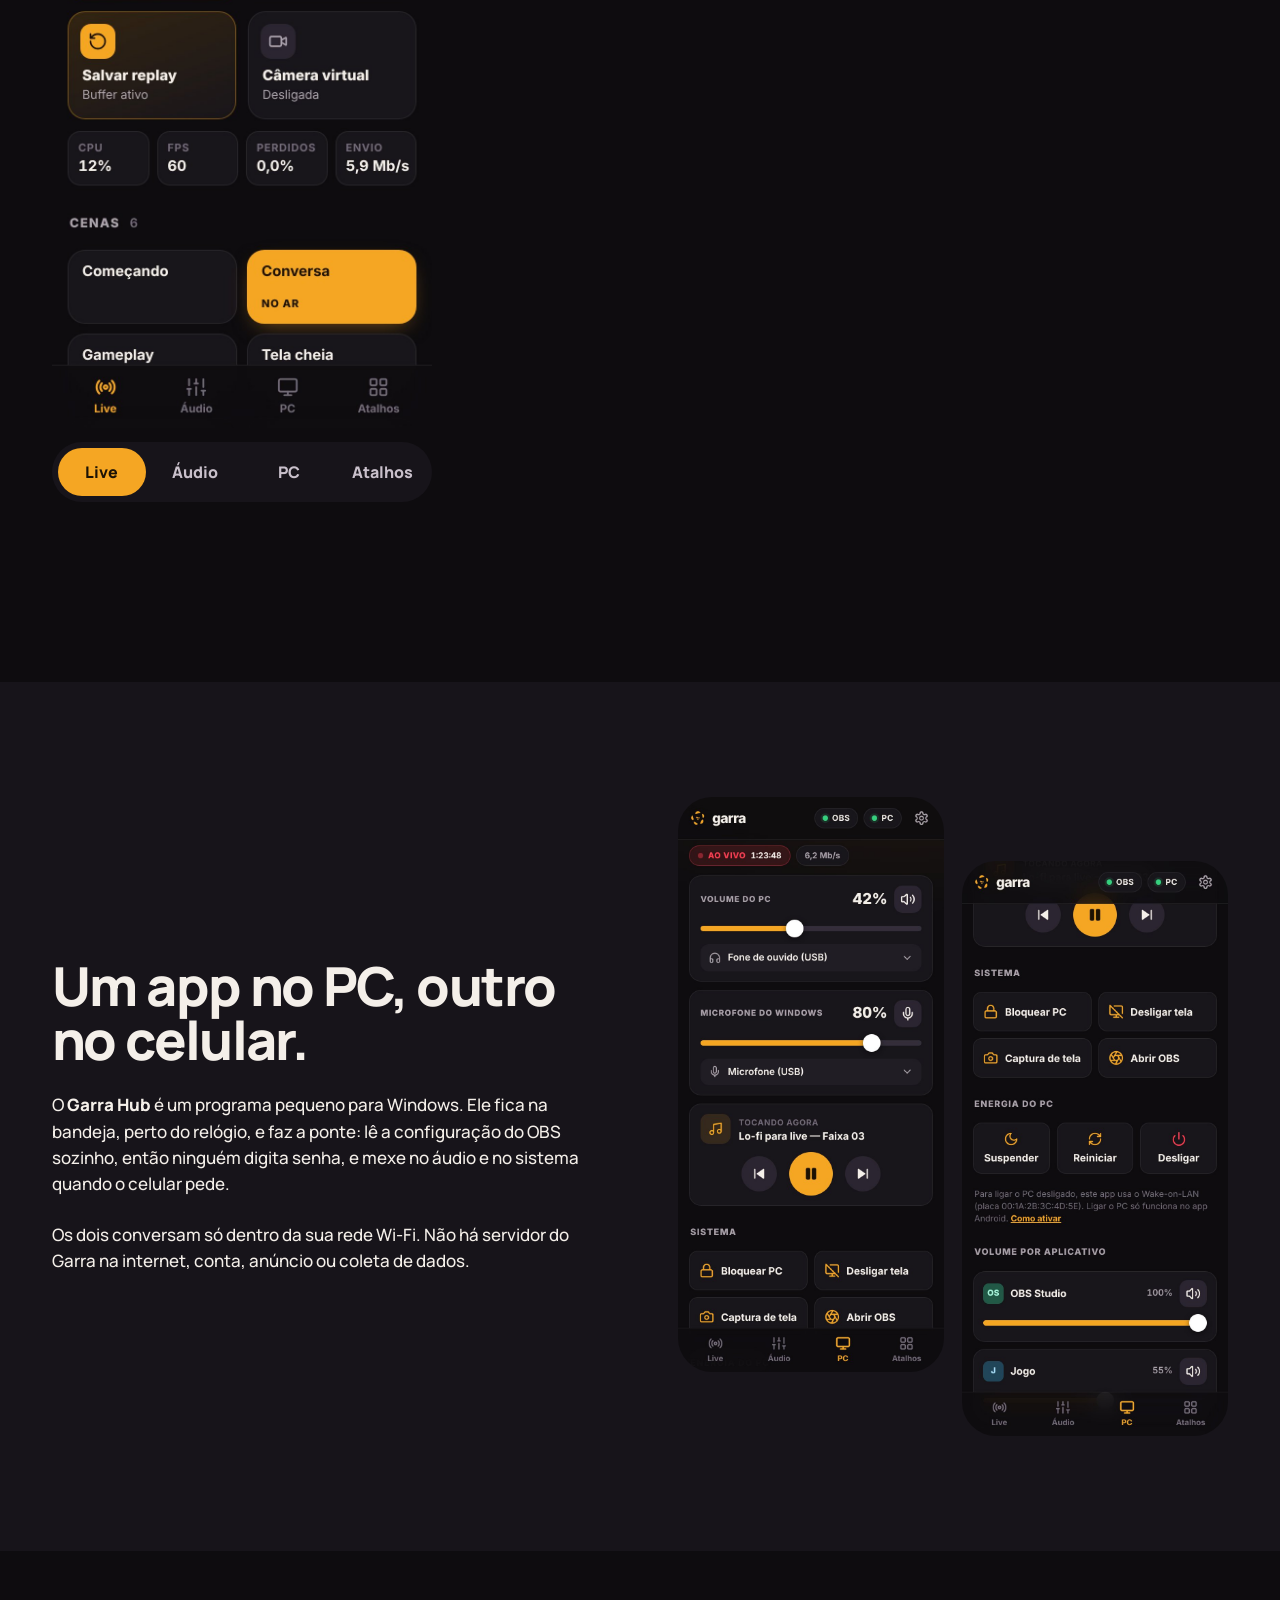
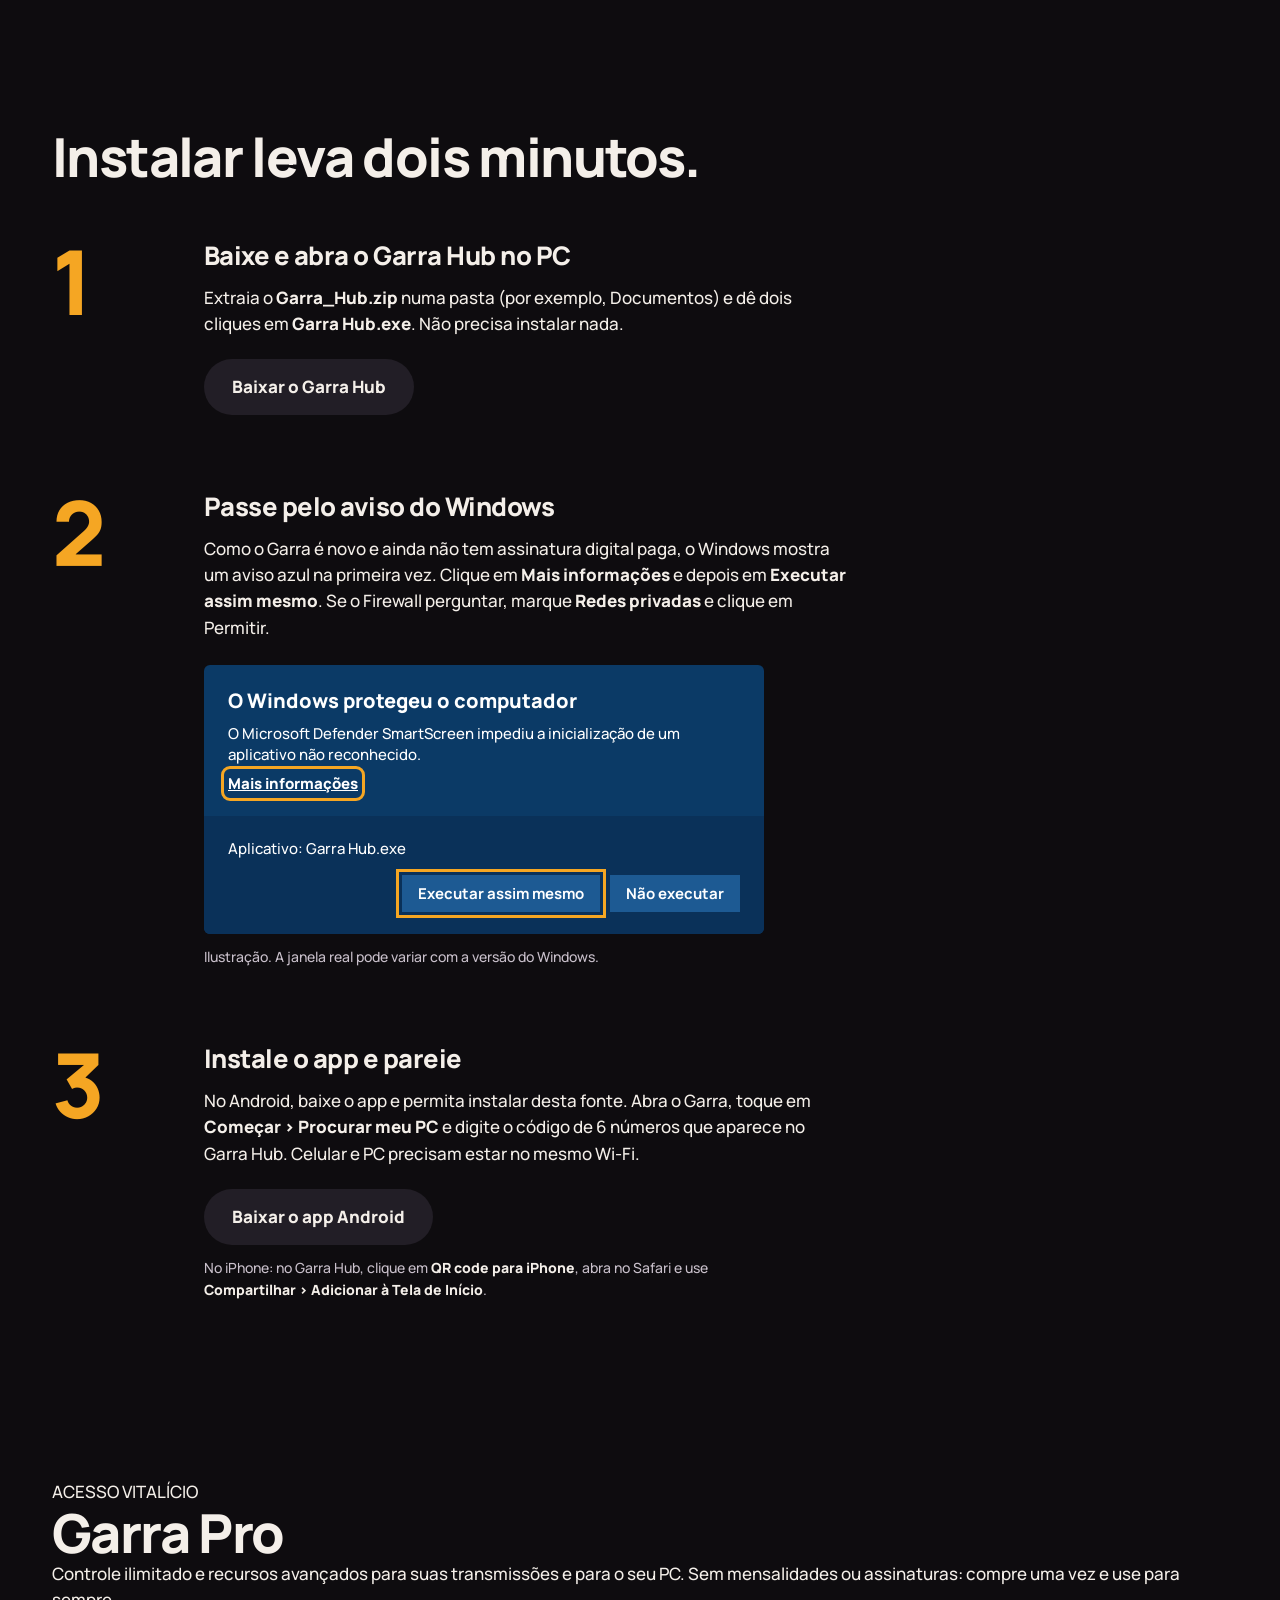
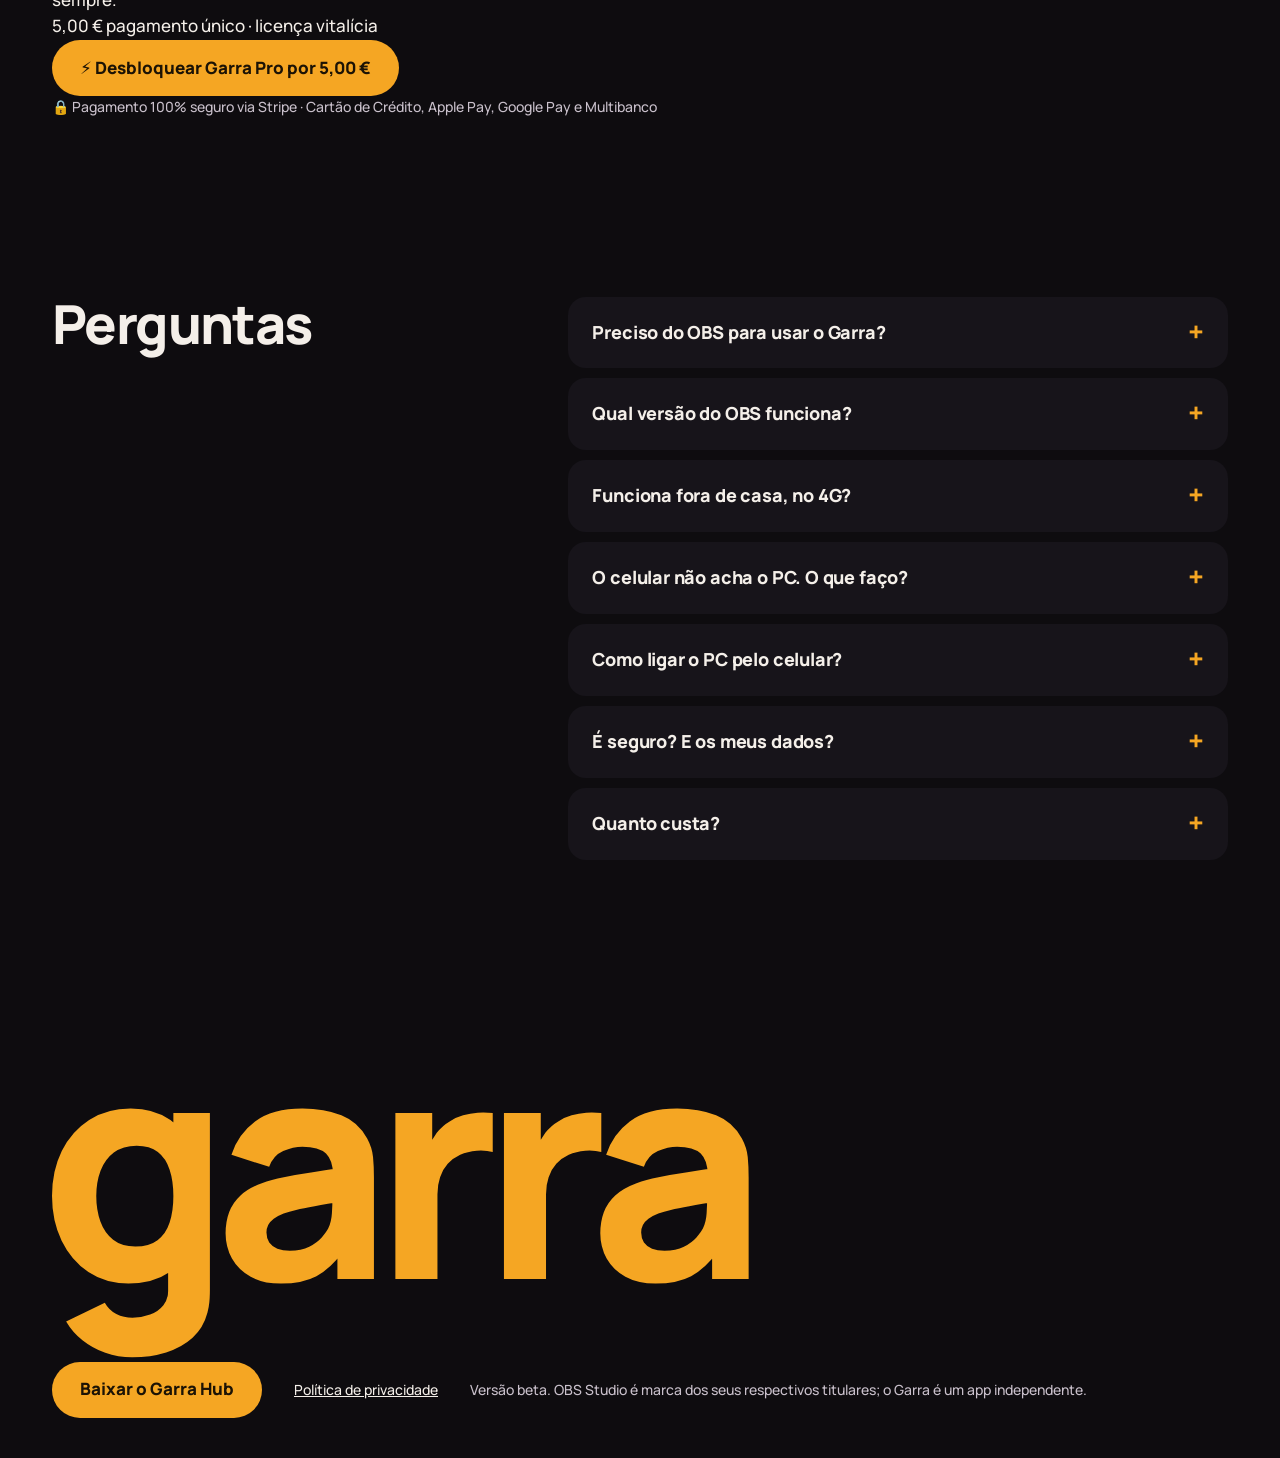
==== commit b808d2f6: "Add files via upload" ====
--- a/index.html
+++ b/index.html
@@ -3,13 +3,13 @@
 <head>
 <meta charset="utf-8">
 <meta name="viewport" content="width=device-width,initial-scale=1">
-<title>Garra — controle de live e do PC pelo celular</title>
-<meta name="description" content="O Garra transforma o celular num controle de live: cenas e transmissão do OBS, áudio do Windows, jogos e energia do PC, pelo Wi-Fi. Grátis.">
+<title>Garra — controle de live e do PC pelo telemóvel</title>
+<meta name="description" content="O Garra transforma o telemóvel num controle de live: cenas e transmissão do OBS, áudio do Windows, jogos e energia do PC, pelo Wi-Fi. Licença vitalícia por 5,00 €.">
 <meta name="theme-color" content="#0E0C0F">
 <link rel="icon" href="img/logo.svg" type="image/svg+xml">
 <link rel="apple-touch-icon" href="img/icon-180.png">
 <meta property="og:title" content="Garra — seu PC e o OBS na palma da mão">
-<meta property="og:description" content="Cenas, live, áudio do Windows, jogos e energia do PC pelo celular. Grátis.">
+<meta property="og:description" content="Cenas, live, áudio do Windows, jogos e energia do PC pelo telemóvel. Licença vitalícia por 5,00 €.">
 <meta property="og:image" content="img/og.jpg">
 <link rel="preconnect" href="https://fonts.googleapis.com">
 <link rel="preconnect" href="https://fonts.gstatic.com" crossorigin>
@@ -22,12 +22,12 @@
   <a class="brand" href="#topo" aria-label="Garra, início"><img src="img/logo.svg" alt="" width="30" height="30"><span>garra</span></a>
   <nav class="links">
     <a href="#recursos">Recursos</a>
+    <a href="#pro">Preço (5 €)</a>
     <a href="#instalar">Instalar</a>
-    <a href="#pro">Garra Pro</a>
     <a href="#perguntas">Perguntas</a>
   </nav>
-  <a class="btn small ghost" href="downloads/Garra_Hub.zip" download>Baixar</a>
-  <a class="btn small" href="#pro">Comprar Pro (5 €)</a>
+  <a class="btn small ghost" href="#instalar">Baixar Teste</a>
+  <a class="btn small" href="https://buy.stripe.com/test_28EeV6cZ8eu812sgnI33W00" target="_blank" rel="noopener">Comprar Pro (5 €)</a>
 </header>
 
 <main id="topo">
@@ -36,12 +36,12 @@
   <section class="hero">
     <div class="hero-text">
       <h1>Seu PC e o OBS na palma da mão.</h1>
-      <p class="lead">O Garra transforma o celular num controle de live: troca de cena, entra no ar, ajusta o áudio de cada app do Windows, abre seus jogos e até liga e desliga o PC. Tudo pelo Wi-Fi, sem cadastro.</p>
+      <p class="lead">O Garra transforma o telemóvel num controle de live: troca de cena, entra no ar, ajusta o áudio de cada app do Windows, abre seus jogos e até liga e desliga o PC. Tudo pelo Wi-Fi, sem fios e sem mensalidades.</p>
       <div class="cta">
-        <a class="btn" href="downloads/Garra_Hub.zip" download>Baixar o Garra Hub para Windows</a>
-        <a class="textlink" href="downloads/Garra.apk" download>Baixar o app Android (teste)</a>
-      </div>
-      <p class="fine">Versão 0.9.2 beta · grátis · Windows 10 e 11 · Android 7 ou mais novo</p>
+        <a class="btn" href="https://buy.stripe.com/test_28EeV6cZ8eu812sgnI33W00" target="_blank" rel="noopener">⚡ Comprar Licença Pro (5,00 €)</a>
+        <a class="textlink" href="#instalar">Baixar versão de teste gratuita</a>
+      </div>
+      <p class="fine">Licença vitalícia por apenas 5,00 € · Teste gratuito disponível · Windows 10 e 11 · Android</p>
     </div>
     <figure class="hero-phone">
       <img src="img/live.jpg" alt="Tela Live do app Garra: botão de encerrar a transmissão, microfone, gravação, replay e lista de cenas" width="780" height="1688">
@@ -197,7 +197,7 @@
       </details>
       <details>
         <summary>Quanto custa?</summary>
-        <p>A versão padrão do Garra é grátis, sem anúncios e sem cadastro. Para liberar todos os recursos avançados e apoiar o desenvolvimento, o <b>Garra Pro</b> custa apenas <b>5,00 €</b> (ou R$ 19,90) em pagamento único vitalício.</p>
+        <p>O <b>Garra Pro</b> é um aplicativo pago com licença vitalícia por apenas <b>5,00 €</b> (pagamento único, sem assinaturas ou mensalidades). Você tem acesso permanente a todas as funções e atualizações futuras. Uma versão de testes gratuita está disponível para você descarregar e experimentar a conexão com o seu PC antes de comprar.</p>
       </details>
     </div>
   </section>
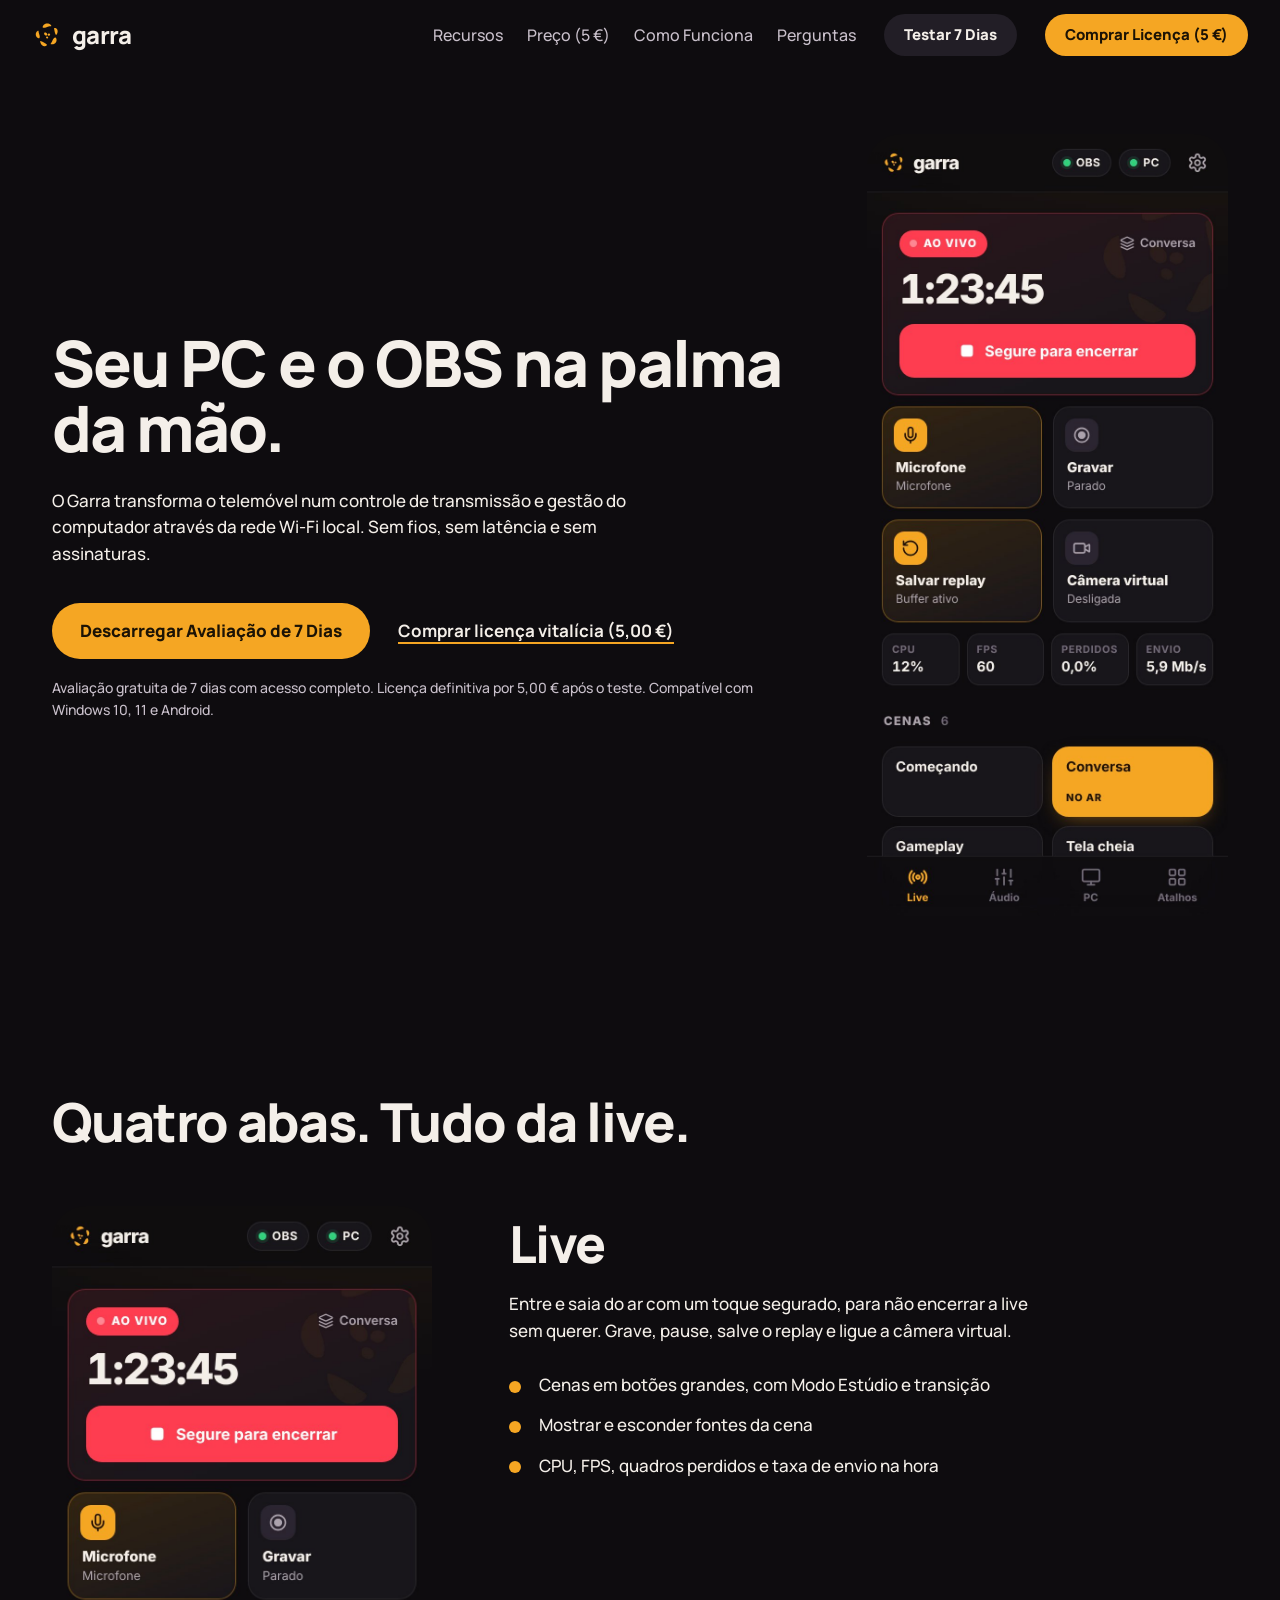
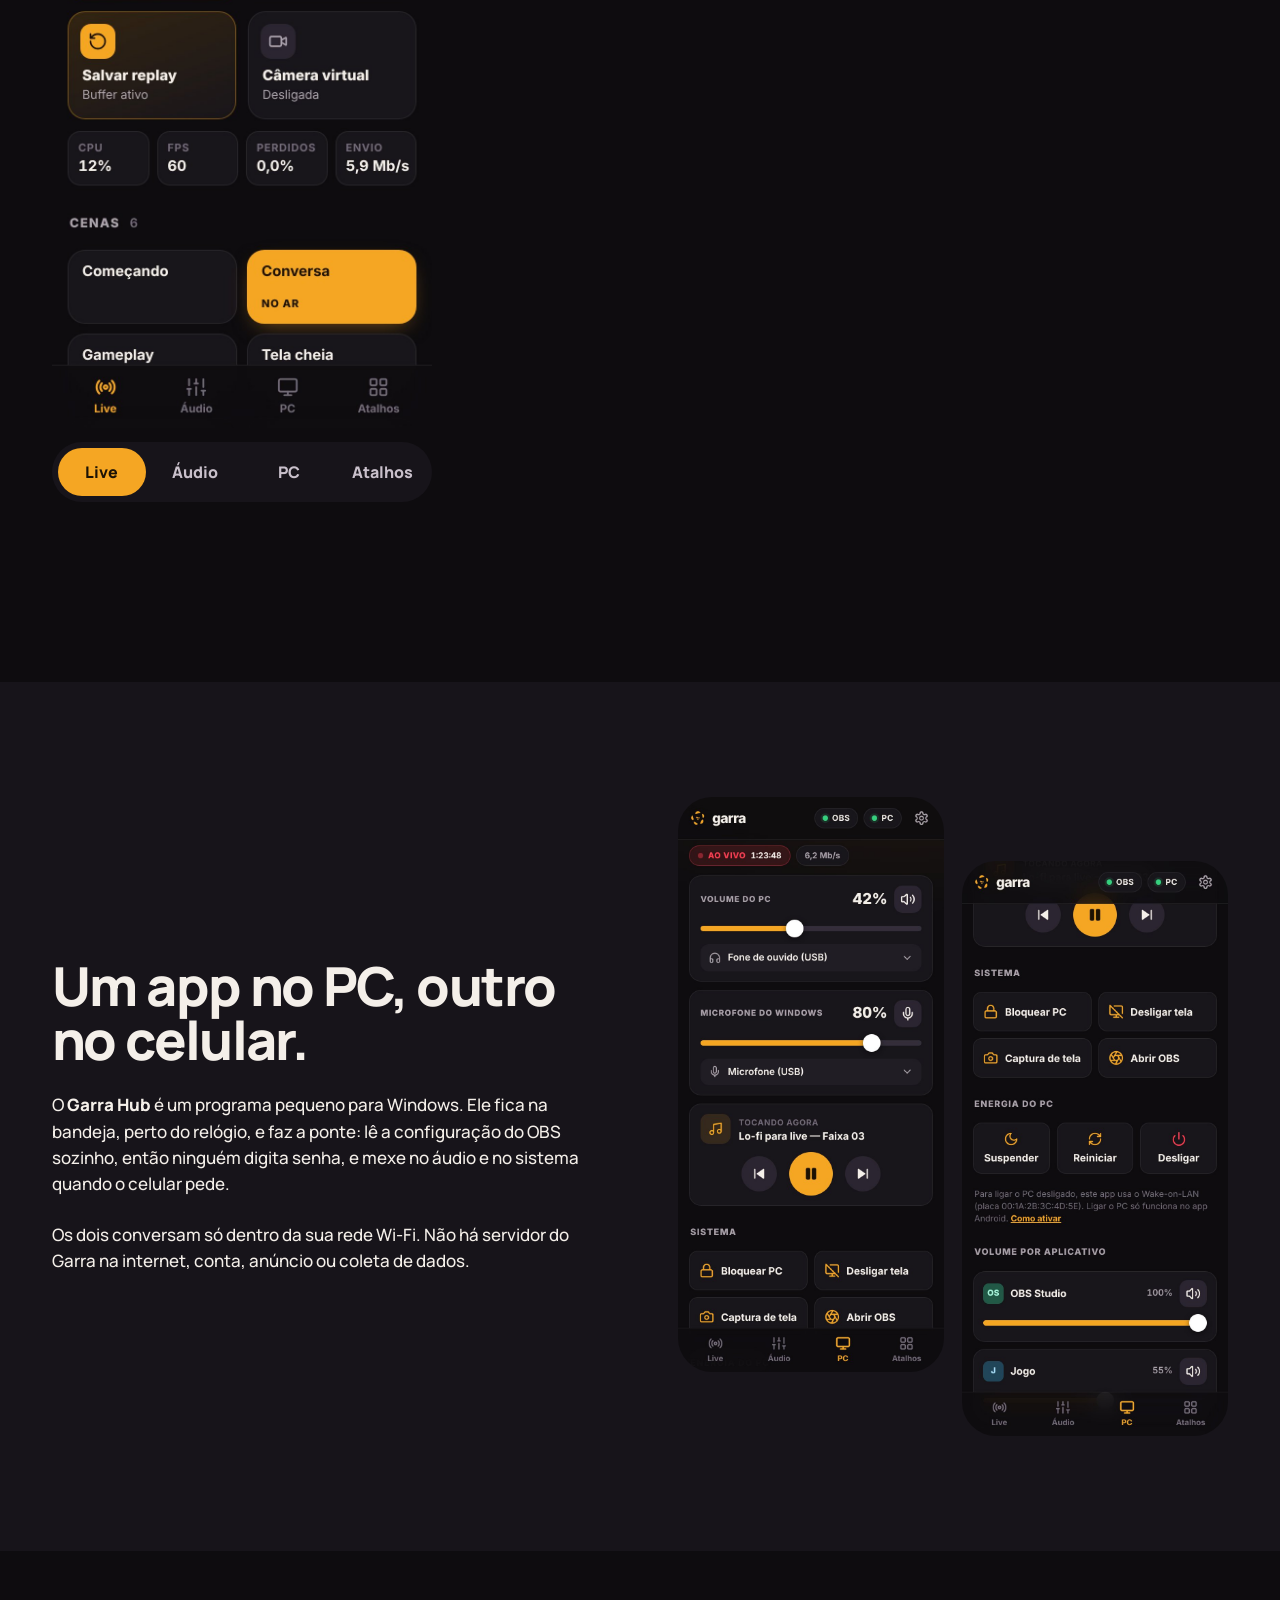
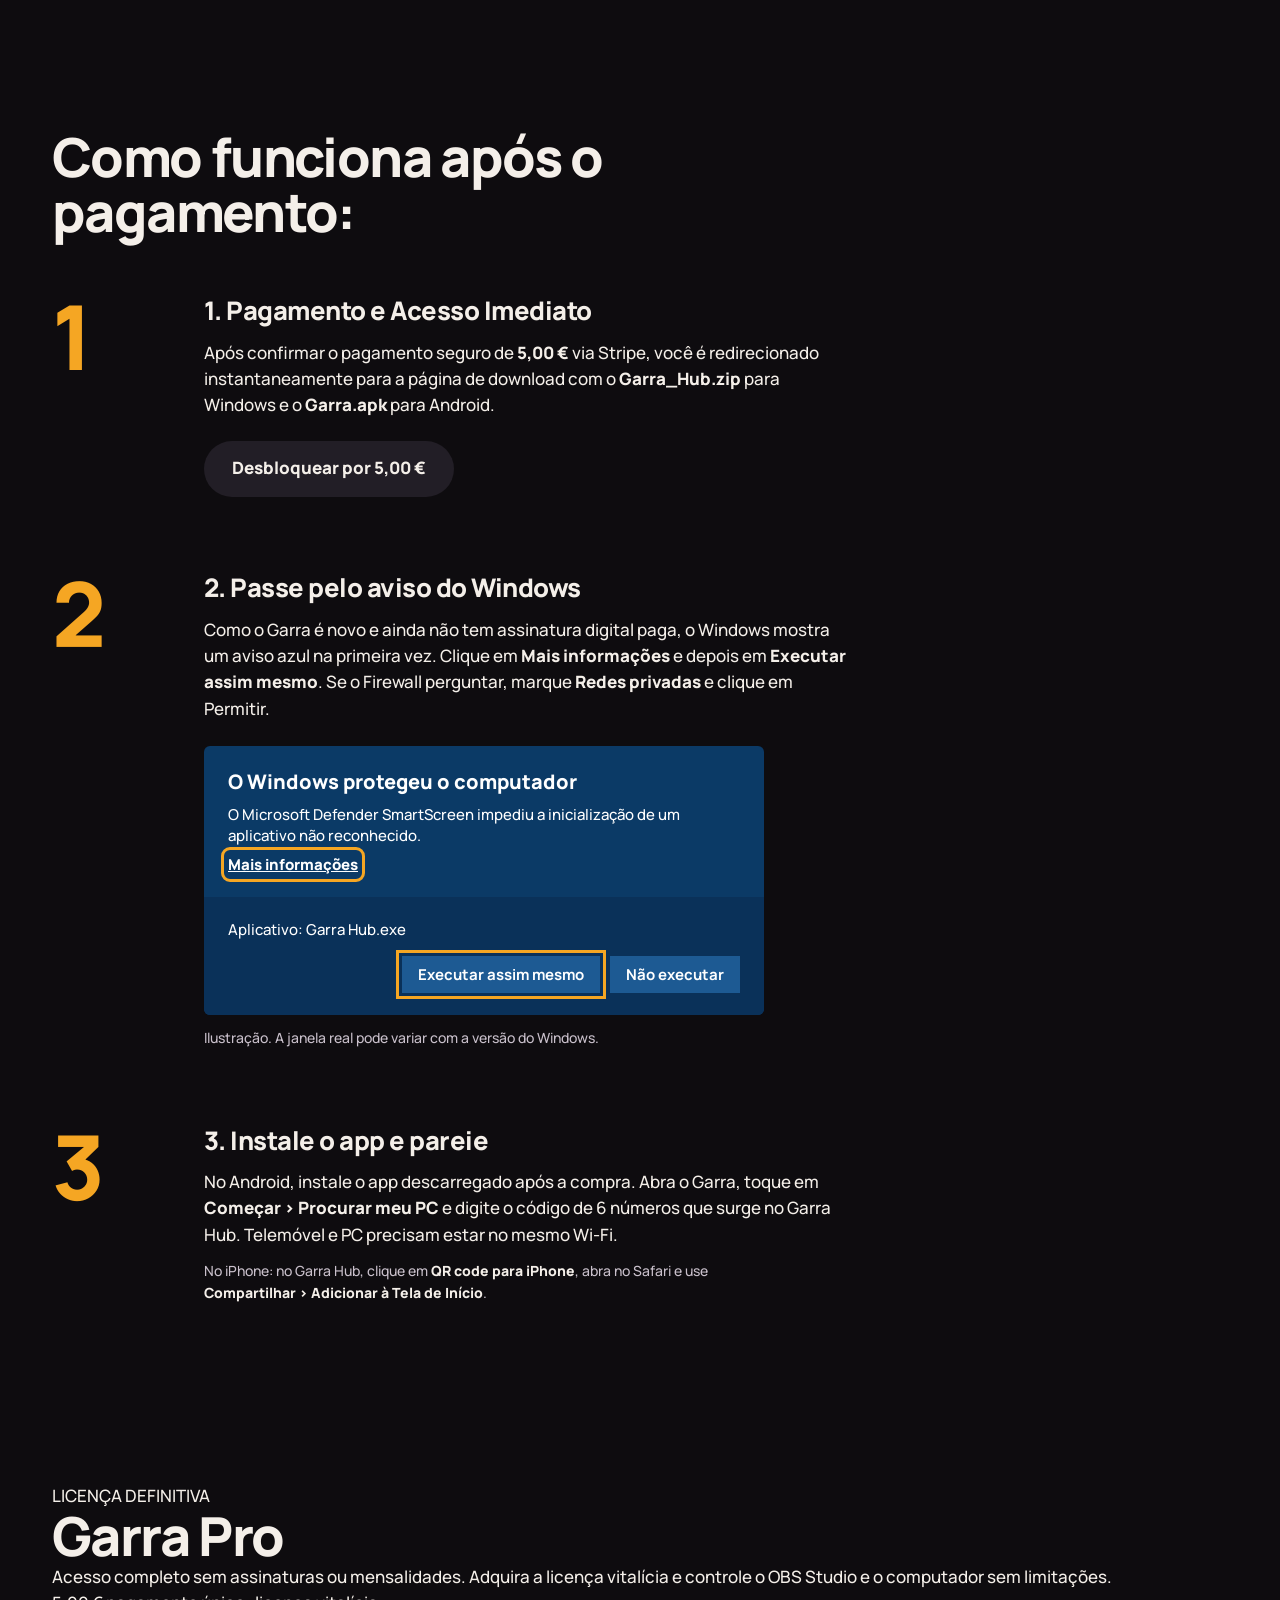
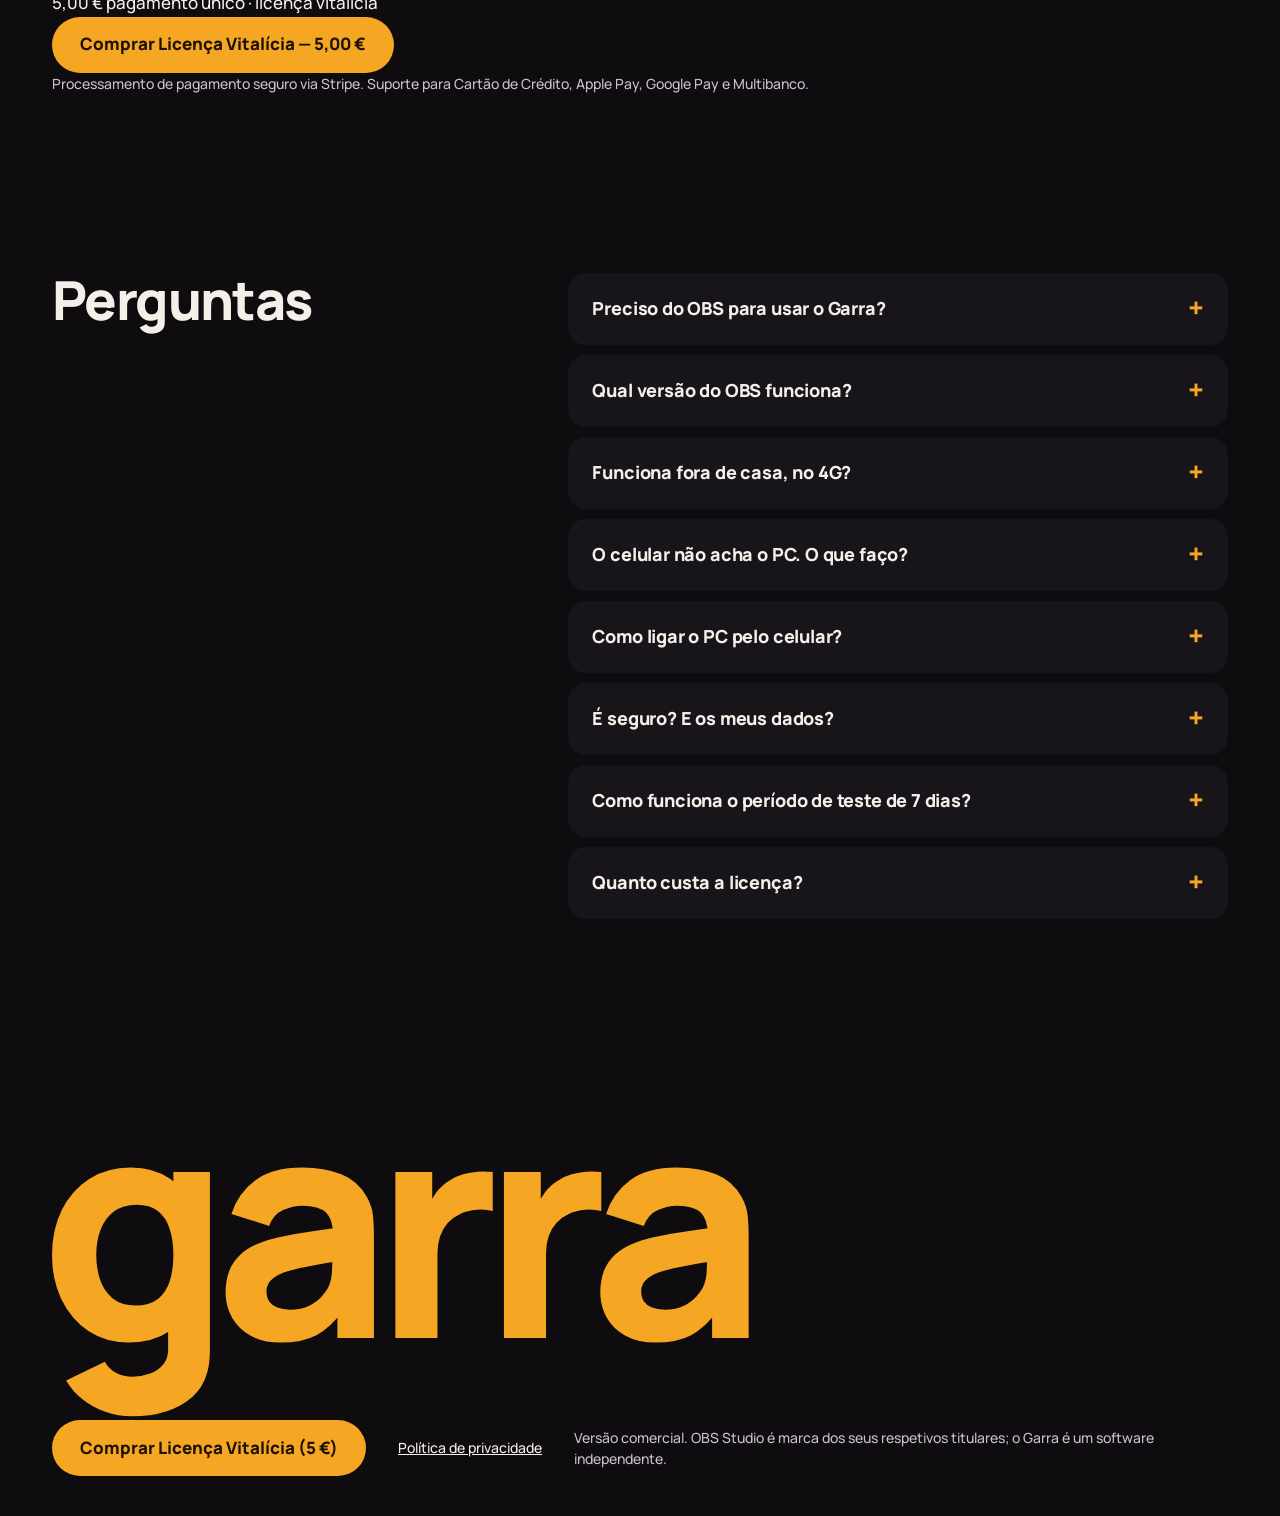
==== commit e50a90ed: "Add files via upload" ====
--- a/index.html
+++ b/index.html
@@ -23,11 +23,11 @@
   <nav class="links">
     <a href="#recursos">Recursos</a>
     <a href="#pro">Preço (5 €)</a>
-    <a href="#instalar">Instalar</a>
+    <a href="#instalar">Como Funciona</a>
     <a href="#perguntas">Perguntas</a>
   </nav>
-  <a class="btn small ghost" href="#instalar">Baixar Teste</a>
-  <a class="btn small" href="https://buy.stripe.com/test_28EeV6cZ8eu812sgnI33W00" target="_blank" rel="noopener">Comprar Pro (5 €)</a>
+  <a class="btn small ghost" href="downloads/Garra_Hub.zip" download>Testar 7 Dias</a>
+  <a class="btn small" href="https://buy.stripe.com/test_28EeV6cZ8eu812sgnI33W00" target="_blank" rel="noopener">Comprar Licença (5 €)</a>
 </header>
 
 <main id="topo">
@@ -36,12 +36,12 @@
   <section class="hero">
     <div class="hero-text">
       <h1>Seu PC e o OBS na palma da mão.</h1>
-      <p class="lead">O Garra transforma o telemóvel num controle de live: troca de cena, entra no ar, ajusta o áudio de cada app do Windows, abre seus jogos e até liga e desliga o PC. Tudo pelo Wi-Fi, sem fios e sem mensalidades.</p>
+      <p class="lead">O Garra transforma o telemóvel num controle de transmissão e gestão do computador através da rede Wi-Fi local. Sem fios, sem latência e sem assinaturas.</p>
       <div class="cta">
-        <a class="btn" href="https://buy.stripe.com/test_28EeV6cZ8eu812sgnI33W00" target="_blank" rel="noopener">⚡ Comprar Licença Pro (5,00 €)</a>
-        <a class="textlink" href="#instalar">Baixar versão de teste gratuita</a>
-      </div>
-      <p class="fine">Licença vitalícia por apenas 5,00 € · Teste gratuito disponível · Windows 10 e 11 · Android</p>
+        <a class="btn" href="downloads/Garra_Hub.zip" download>Descarregar Avaliação de 7 Dias</a>
+        <a class="textlink" href="#pro">Comprar licença vitalícia (5,00 €)</a>
+      </div>
+      <p class="fine">Avaliação gratuita de 7 dias com acesso completo. Licença definitiva por 5,00 € após o teste. Compatível com Windows 10, 11 e Android.</p>
     </div>
     <figure class="hero-phone">
       <img src="img/live.jpg" alt="Tela Live do app Garra: botão de encerrar a transmissão, microfone, gravação, replay e lista de cenas" width="780" height="1688">
@@ -116,15 +116,15 @@
 
   <!-- 4. instalar -->
   <section class="install" id="instalar">
-    <h2>Instalar leva dois minutos.</h2>
+    <h2>Como funciona após o pagamento:</h2>
     <ol class="steps">
       <li>
-        <h3>Baixe e abra o Garra Hub no PC</h3>
-        <p>Extraia o <b>Garra_Hub.zip</b> numa pasta (por exemplo, Documentos) e dê dois cliques em <b>Garra Hub.exe</b>. Não precisa instalar nada.</p>
-        <a class="btn ghost" href="downloads/Garra_Hub.zip" download>Baixar o Garra Hub</a>
+        <h3>1. Pagamento e Acesso Imediato</h3>
+        <p>Após confirmar o pagamento seguro de <b>5,00 €</b> via Stripe, você é redirecionado instantaneamente para a página de download com o <b>Garra_Hub.zip</b> para Windows e o <b>Garra.apk</b> para Android.</p>
+        <a class="btn ghost" href="#pro">Desbloquear por 5,00 €</a>
       </li>
       <li>
-        <h3>Passe pelo aviso do Windows</h3>
+        <h3>2. Passe pelo aviso do Windows</h3>
         <p>Como o Garra é novo e ainda não tem assinatura digital paga, o Windows mostra um aviso azul na primeira vez. Clique em <b>Mais informações</b> e depois em <b>Executar assim mesmo</b>. Se o Firewall perguntar, marque <b>Redes privadas</b> e clique em Permitir.</p>
         <div class="smartscreen" role="img" aria-label="Ilustração do aviso do Windows: clique em Mais informações e depois em Executar assim mesmo">
           <div class="ss-panel">
@@ -140,9 +140,8 @@
         <p class="fine">Ilustração. A janela real pode variar com a versão do Windows.</p>
       </li>
       <li>
-        <h3>Instale o app e pareie</h3>
-        <p>No Android, baixe o app e permita instalar desta fonte. Abra o Garra, toque em <b>Começar › Procurar meu PC</b> e digite o código de 6 números que aparece no Garra Hub. Celular e PC precisam estar no mesmo Wi-Fi.</p>
-        <a class="btn ghost" href="downloads/Garra.apk" download>Baixar o app Android</a>
+        <h3>3. Instale o app e pareie</h3>
+        <p>No Android, instale o app descarregado após a compra. Abra o Garra, toque em <b>Começar › Procurar meu PC</b> e digite o código de 6 números que surge no Garra Hub. Telemóvel e PC precisam estar no mesmo Wi-Fi.</p>
         <p class="fine">No iPhone: no Garra Hub, clique em <b>QR code para iPhone</b>, abra no Safari e use <b>Compartilhar › Adicionar à Tela de Início</b>.</p>
       </li>
     </ol>
@@ -151,9 +150,9 @@
   <!-- 5. Garra Pro -->
   <section class="pro-section" id="pro">
     <div class="pro-card">
-      <span class="pro-tag">ACESSO VITALÍCIO</span>
+      <span class="pro-tag">LICENÇA DEFINITIVA</span>
       <h2>Garra Pro</h2>
-      <p class="pro-lead">Controle ilimitado e recursos avançados para suas transmissões e para o seu PC. Sem mensalidades ou assinaturas: compre uma vez e use para sempre.</p>
+      <p class="pro-lead">Acesso completo sem assinaturas ou mensalidades. Adquira a licença vitalícia e controle o OBS Studio e o computador sem limitações.</p>
       
       <div class="pro-price-tag">
         <span class="val">5,00 €</span>
@@ -161,9 +160,9 @@
       </div>
 
       <div class="pro-cta-box">
-        <a class="btn pro-btn" id="btnComprarStripe" href="https://buy.stripe.com/test_28EeV6cZ8eu812sgnI33W00" target="_blank" rel="noopener">⚡ Desbloquear Garra Pro por 5,00 €</a>
-      </div>
-      <p class="fine">🔒 Pagamento 100% seguro via Stripe · Cartão de Crédito, Apple Pay, Google Pay e Multibanco</p>
+        <a class="btn pro-btn" id="btnComprarStripe" href="https://buy.stripe.com/test_28EeV6cZ8eu812sgnI33W00" target="_blank" rel="noopener">Comprar Licença Vitalícia — 5,00 €</a>
+      </div>
+      <p class="fine">Processamento de pagamento seguro via Stripe. Suporte para Cartão de Crédito, Apple Pay, Google Pay e Multibanco.</p>
     </div>
   </section>
 
@@ -196,8 +195,12 @@
         <p>O Hub só aceita aparelhos pareados com o código de 6 números da tela dele. Nada sai da sua rede e o Garra não coleta dados. Leia a <a href="privacidade.html">política de privacidade</a>.</p>
       </details>
       <details>
-        <summary>Quanto custa?</summary>
-        <p>O <b>Garra Pro</b> é um aplicativo pago com licença vitalícia por apenas <b>5,00 €</b> (pagamento único, sem assinaturas ou mensalidades). Você tem acesso permanente a todas as funções e atualizações futuras. Uma versão de testes gratuita está disponível para você descarregar e experimentar a conexão com o seu PC antes de comprar.</p>
+        <summary>Como funciona o período de teste de 7 dias?</summary>
+        <p>Pode descarregar e utilizar o Garra sem custos durante 7 dias com todas as funções ativas e sem necessidade de introduzir dados de pagamento. Concluído o período de avaliação, o aplicativo solicita a ativação da licença definitiva de 5,00 € para continuar a ser utilizado.</p>
+      </details>
+      <details>
+        <summary>Quanto custa a licença?</summary>
+        <p>A licença definitiva do <b>Garra Pro</b> tem o custo único de <b>5,00 €</b> (sem assinaturas ou mensalidades). Garante acesso permanente a todas as funções e atualizações futuras.</p>
       </details>
     </div>
   </section>
@@ -207,9 +210,9 @@
 <footer class="end">
   <p class="end-word">garra</p>
   <div class="end-row">
-    <a class="btn" href="downloads/Garra_Hub.zip" download>Baixar o Garra Hub</a>
+    <a class="btn" href="https://buy.stripe.com/test_28EeV6cZ8eu812sgnI33W00" target="_blank" rel="noopener">Comprar Licença Vitalícia (5 €)</a>
     <a href="privacidade.html">Política de privacidade</a>
-    <span>Versão beta. OBS Studio é marca dos seus respectivos titulares; o Garra é um app independente.</span>
+    <span>Versão comercial. OBS Studio é marca dos seus respetivos titulares; o Garra é um software independente.</span>
   </div>
 </footer>
 
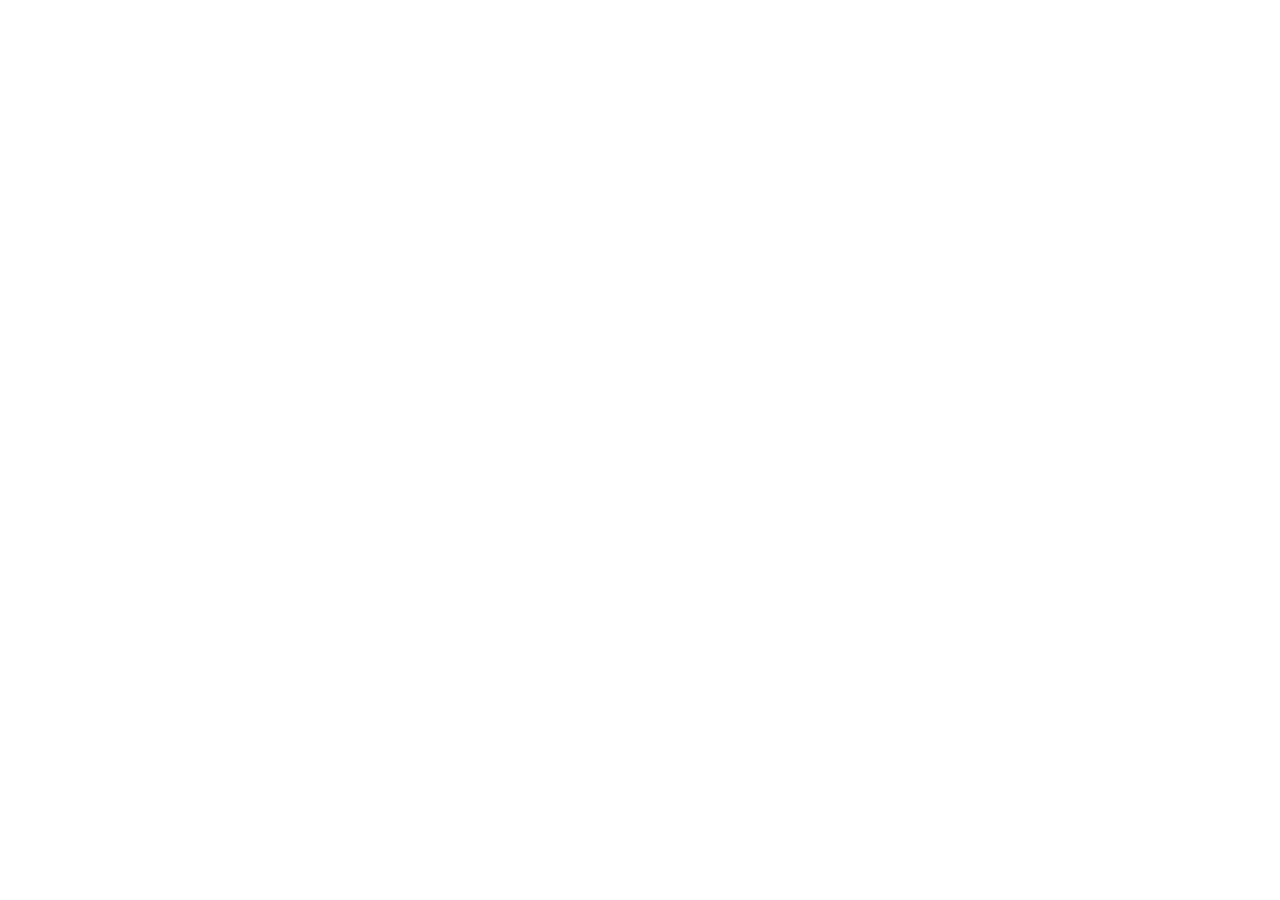
==== commit ed718cdc: "Update index.html" ====
--- a/index.html
+++ b/index.html
@@ -1,244 +1,6 @@
 <!doctype html>
-<html lang="pt-BR">
-<head>
 <meta charset="utf-8">
-<meta name="viewport" content="width=device-width,initial-scale=1">
-<title>Garra — controle de live e do PC pelo telemóvel</title>
-<meta name="description" content="O Garra transforma o telemóvel num controle de live: cenas e transmissão do OBS, áudio do Windows, jogos e energia do PC, pelo Wi-Fi. Licença vitalícia por 5,00 €.">
-<meta name="theme-color" content="#0E0C0F">
-<link rel="icon" href="img/logo.svg" type="image/svg+xml">
-<link rel="apple-touch-icon" href="img/icon-180.png">
-<meta property="og:title" content="Garra — seu PC e o OBS na palma da mão">
-<meta property="og:description" content="Cenas, live, áudio do Windows, jogos e energia do PC pelo telemóvel. Licença vitalícia por 5,00 €.">
-<meta property="og:image" content="img/og.jpg">
-<link rel="preconnect" href="https://fonts.googleapis.com">
-<link rel="preconnect" href="https://fonts.gstatic.com" crossorigin>
-<link href="https://fonts.googleapis.com/css2?family=Manrope:wght@500;700;800&display=swap" rel="stylesheet">
-<link rel="stylesheet" href="site.css">
-</head>
-<body>
-
-<header class="bar">
-  <a class="brand" href="#topo" aria-label="Garra, início"><img src="img/logo.svg" alt="" width="30" height="30"><span>garra</span></a>
-  <nav class="links">
-    <a href="#recursos">Recursos</a>
-    <a href="#pro">Preço (5 €)</a>
-    <a href="#instalar">Como Funciona</a>
-    <a href="#perguntas">Perguntas</a>
-  </nav>
-  <a class="btn small ghost" href="downloads/Garra_Hub.zip" download>Testar 7 Dias</a>
-  <a class="btn small" href="https://buy.stripe.com/test_28EeV6cZ8eu812sgnI33W00" target="_blank" rel="noopener">Comprar Licença (5 €)</a>
-</header>
-
-<main id="topo">
-
-  <!-- 1. o que é, e o download -->
-  <section class="hero">
-    <div class="hero-text">
-      <h1>Seu PC e o OBS na palma da mão.</h1>
-      <p class="lead">O Garra transforma o telemóvel num controle de transmissão e gestão do computador através da rede Wi-Fi local. Sem fios, sem latência e sem assinaturas.</p>
-      <div class="cta">
-        <a class="btn" href="downloads/Garra_Hub.zip" download>Descarregar Avaliação de 7 Dias</a>
-        <a class="textlink" href="#pro">Comprar licença vitalícia (5,00 €)</a>
-      </div>
-      <p class="fine">Avaliação gratuita de 7 dias com acesso completo. Licença definitiva por 5,00 € após o teste. Compatível com Windows 10, 11 e Android.</p>
-    </div>
-    <figure class="hero-phone">
-      <img src="img/live.jpg" alt="Tela Live do app Garra: botão de encerrar a transmissão, microfone, gravação, replay e lista de cenas" width="780" height="1688">
-    </figure>
-  </section>
-
-  <!-- 2. o que controla: a barra de abas do próprio app -->
-  <section class="tour" id="recursos">
-    <h2>Quatro abas. Tudo da live.</h2>
-    <div class="tour-grid">
-      <div class="tour-phone">
-        <img id="tourImg" src="img/live.jpg" alt="" width="780" height="1688">
-        <div class="appbar" role="tablist" aria-label="Abas do app">
-          <button role="tab" aria-selected="true" data-k="live">Live</button>
-          <button role="tab" aria-selected="false" data-k="audio">Áudio</button>
-          <button role="tab" aria-selected="false" data-k="pc">PC</button>
-          <button role="tab" aria-selected="false" data-k="atalhos">Atalhos</button>
-        </div>
-      </div>
-      <div class="tour-text">
-        <div class="pane" data-k="live">
-          <h3>Live</h3>
-          <p>Entre e saia do ar com um toque segurado, para não encerrar a live sem querer. Grave, pause, salve o replay e ligue a câmera virtual.</p>
-          <ul>
-            <li>Cenas em botões grandes, com Modo Estúdio e transição</li>
-            <li>Mostrar e esconder fontes da cena</li>
-            <li>CPU, FPS, quadros perdidos e taxa de envio na hora</li>
-          </ul>
-        </div>
-        <div class="pane" data-k="audio" hidden>
-          <h3>Áudio do OBS</h3>
-          <p>O mixer do OBS inteiro no celular, com medidores ao vivo: volume, mudo e o nível de cada fonte enquanto você fala.</p>
-          <ul>
-            <li>Microfone, música, chat de voz e alertas separados</li>
-            <li>Mudo com um toque, sem sair do jogo</li>
-          </ul>
-        </div>
-        <div class="pane" data-k="pc" hidden>
-          <h3>PC</h3>
-          <p>O que o Windows não deixa fazer rápido: volume de cada aplicativo, trocar fone e microfone, controlar a música e cuidar da energia do PC.</p>
-          <ul>
-            <li>Volume e mudo do jogo, do Discord, do Spotify, cada um no seu</li>
-            <li>Bloquear o PC, apagar a tela, tirar captura de tela</li>
-            <li>Suspender, reiniciar e desligar, com 30 segundos para cancelar</li>
-            <li>Ligar o PC desligado pelo celular (Wake-on-LAN, no cabo de rede)</li>
-          </ul>
-        </div>
-        <div class="pane" data-k="atalhos" hidden>
-          <h3>Atalhos</h3>
-          <p>Seus jogos da Steam e da Epic aparecem sozinhos, com a capa. Adicione qualquer outro programa no Garra Hub e abra tudo pelo celular.</p>
-          <ul>
-            <li>Busca, favoritos e filtro por loja</li>
-            <li>Funciona sem o OBS: quem só quer o controle do Windows esconde as abas da live</li>
-          </ul>
-        </div>
-      </div>
-    </div>
-  </section>
-
-  <!-- 3. como funciona: o Hub e a rede local -->
-  <section class="how">
-    <div class="how-text">
-      <h2>Um app no PC, outro no celular.</h2>
-      <p>O <strong>Garra Hub</strong> é um programa pequeno para Windows. Ele fica na bandeja, perto do relógio, e faz a ponte: lê a configuração do OBS sozinho, então ninguém digita senha, e mexe no áudio e no sistema quando o celular pede.</p>
-      <p>Os dois conversam só dentro da sua rede Wi-Fi. Não há servidor do Garra na internet, conta, anúncio ou coleta de dados.</p>
-    </div>
-    <figure class="how-pair">
-      <img src="img/pc.jpg" alt="Aba PC do app: volume do PC, microfone do Windows e música tocando" width="780" height="1688">
-      <img src="img/energia.jpg" alt="Seção Energia do PC: suspender, reiniciar e desligar" width="780" height="1688">
-    </figure>
-  </section>
-
-  <!-- 4. instalar -->
-  <section class="install" id="instalar">
-    <h2>Como funciona após o pagamento:</h2>
-    <ol class="steps">
-      <li>
-        <h3>1. Pagamento e Acesso Imediato</h3>
-        <p>Após confirmar o pagamento seguro de <b>5,00 €</b> via Stripe, você é redirecionado instantaneamente para a página de download com o <b>Garra_Hub.zip</b> para Windows e o <b>Garra.apk</b> para Android.</p>
-        <a class="btn ghost" href="#pro">Desbloquear por 5,00 €</a>
-      </li>
-      <li>
-        <h3>2. Passe pelo aviso do Windows</h3>
-        <p>Como o Garra é novo e ainda não tem assinatura digital paga, o Windows mostra um aviso azul na primeira vez. Clique em <b>Mais informações</b> e depois em <b>Executar assim mesmo</b>. Se o Firewall perguntar, marque <b>Redes privadas</b> e clique em Permitir.</p>
-        <div class="smartscreen" role="img" aria-label="Ilustração do aviso do Windows: clique em Mais informações e depois em Executar assim mesmo">
-          <div class="ss-panel">
-            <b>O Windows protegeu o computador</b>
-            <span>O Microsoft Defender SmartScreen impediu a inicialização de um aplicativo não reconhecido.</span>
-            <span class="ss-link">Mais informações</span>
-          </div>
-          <div class="ss-panel">
-            <span>Aplicativo: Garra Hub.exe</span>
-            <span class="ss-actions"><span class="ss-btn hot">Executar assim mesmo</span><span class="ss-btn">Não executar</span></span>
-          </div>
-        </div>
-        <p class="fine">Ilustração. A janela real pode variar com a versão do Windows.</p>
-      </li>
-      <li>
-        <h3>3. Instale o app e pareie</h3>
-        <p>No Android, instale o app descarregado após a compra. Abra o Garra, toque em <b>Começar › Procurar meu PC</b> e digite o código de 6 números que surge no Garra Hub. Telemóvel e PC precisam estar no mesmo Wi-Fi.</p>
-        <p class="fine">No iPhone: no Garra Hub, clique em <b>QR code para iPhone</b>, abra no Safari e use <b>Compartilhar › Adicionar à Tela de Início</b>.</p>
-      </li>
-    </ol>
-  </section>
-
-  <!-- 5. Garra Pro -->
-  <section class="pro-section" id="pro">
-    <div class="pro-card">
-      <span class="pro-tag">LICENÇA DEFINITIVA</span>
-      <h2>Garra Pro</h2>
-      <p class="pro-lead">Acesso completo sem assinaturas ou mensalidades. Adquira a licença vitalícia e controle o OBS Studio e o computador sem limitações.</p>
-      
-      <div class="pro-price-tag">
-        <span class="val">5,00 €</span>
-        <span class="sub">pagamento único · licença vitalícia</span>
-      </div>
-
-      <div class="pro-cta-box">
-        <a class="btn pro-btn" id="btnComprarStripe" href="https://buy.stripe.com/test_28EeV6cZ8eu812sgnI33W00" target="_blank" rel="noopener">Comprar Licença Vitalícia — 5,00 €</a>
-      </div>
-      <p class="fine">Processamento de pagamento seguro via Stripe. Suporte para Cartão de Crédito, Apple Pay, Google Pay e Multibanco.</p>
-    </div>
-  </section>
-
-  <!-- 6. perguntas -->
-  <section class="faq" id="perguntas">
-    <h2>Perguntas</h2>
-    <div class="qa">
-      <details>
-        <summary>Preciso do OBS para usar o Garra?</summary>
-        <p>Não. Sem o OBS, o Garra vira um controle do Windows: volume de cada app, fone e microfone, música, energia do PC e seus jogos. As abas Live e Áudio somem e voltam quando você conectar o OBS.</p>
-      </details>
-      <details>
-        <summary>Qual versão do OBS funciona?</summary>
-        <p>OBS Studio 28 ou mais novo, com o servidor WebSocket ligado: no OBS, Ferramentas › Configurações do servidor WebSocket › Ativar. O Garra Hub passa o endereço e a senha para o celular sozinho.</p>
-      </details>
-      <details>
-        <summary>Funciona fora de casa, no 4G?</summary>
-        <p>Não. O Garra só conversa com o PC pela sua rede local, de propósito: assim ninguém de fora consegue controlar o seu computador.</p>
-      </details>
-      <details>
-        <summary>O celular não acha o PC. O que faço?</summary>
-        <p>Confira se o Garra Hub está aberto e se os dois estão no mesmo Wi-Fi. Na janela do Hub, clique em <b>Liberar no Firewall</b>. Se ainda assim não achar, digite no app o IP que aparece no Hub.</p>
-      </details>
-      <details>
-        <summary>Como ligar o PC pelo celular?</summary>
-        <p>Usa o Wake-on-LAN: o PC precisa estar no cabo de rede, com "Wake on LAN" ligado na BIOS e "Wake on Magic Packet" ligado na placa de rede do Windows. O passo a passo completo está no app, na aba PC, em "Como ativar".</p>
-      </details>
-      <details>
-        <summary>É seguro? E os meus dados?</summary>
-        <p>O Hub só aceita aparelhos pareados com o código de 6 números da tela dele. Nada sai da sua rede e o Garra não coleta dados. Leia a <a href="privacidade.html">política de privacidade</a>.</p>
-      </details>
-      <details>
-        <summary>Como funciona o período de teste de 7 dias?</summary>
-        <p>Pode descarregar e utilizar o Garra sem custos durante 7 dias com todas as funções ativas e sem necessidade de introduzir dados de pagamento. Concluído o período de avaliação, o aplicativo solicita a ativação da licença definitiva de 5,00 € para continuar a ser utilizado.</p>
-      </details>
-      <details>
-        <summary>Quanto custa a licença?</summary>
-        <p>A licença definitiva do <b>Garra Pro</b> tem o custo único de <b>5,00 €</b> (sem assinaturas ou mensalidades). Garante acesso permanente a todas as funções e atualizações futuras.</p>
-      </details>
-    </div>
-  </section>
-
-</main>
-
-<footer class="end">
-  <p class="end-word">garra</p>
-  <div class="end-row">
-    <a class="btn" href="https://buy.stripe.com/test_28EeV6cZ8eu812sgnI33W00" target="_blank" rel="noopener">Comprar Licença Vitalícia (5 €)</a>
-    <a href="privacidade.html">Política de privacidade</a>
-    <span>Versão comercial. OBS Studio é marca dos seus respetivos titulares; o Garra é um software independente.</span>
-  </div>
-</footer>
-
-<script>
-(function () {
-  var shots = { live: 'img/live.jpg', audio: 'img/audio.jpg', pc: 'img/pc.jpg', atalhos: 'img/atalhos.jpg' };
-  var tabs = document.querySelectorAll('.appbar [role=tab]');
-  var panes = document.querySelectorAll('.pane');
-  var img = document.getElementById('tourImg');
-  function pick(k) {
-    tabs.forEach(function (t) { t.setAttribute('aria-selected', t.dataset.k === k ? 'true' : 'false'); });
-    panes.forEach(function (p) { p.hidden = p.dataset.k !== k; });
-    img.classList.add('swap');
-    setTimeout(function () { img.src = shots[k]; img.classList.remove('swap'); }, 140);
-  }
-  tabs.forEach(function (t) { t.addEventListener('click', function () { pick(t.dataset.k); }); });
-  Object.keys(shots).forEach(function (k) { var i = new Image(); i.src = shots[k]; });
-  // entrada suave das seções (o conteúdo nunca fica escondido sem script)
-  if ('IntersectionObserver' in window && !matchMedia('(prefers-reduced-motion: reduce)').matches) {
-    document.documentElement.classList.add('anim');
-    var io = new IntersectionObserver(function (es) {
-      es.forEach(function (e) { if (e.isIntersecting) { e.target.classList.add('in'); io.unobserve(e.target); } });
-    }, { threshold: 0.12 });
-    document.querySelectorAll('main section').forEach(function (s) { io.observe(s); });
-  }
-})();
-</script>
-</body>
-</html>
+<title>Garra mudou de endereço</title>
+<meta http-equiv="refresh" content="0; url=https://pinocracia.github.io/garra/">
+<script>location.replace('https://pinocracia.github.io/garra/' + location.hash);</script>
+<p>O Garra mudou para <a href="https://pinocracia.github.io/garra/">pinocracia.github.io/garra</a>.</p>
